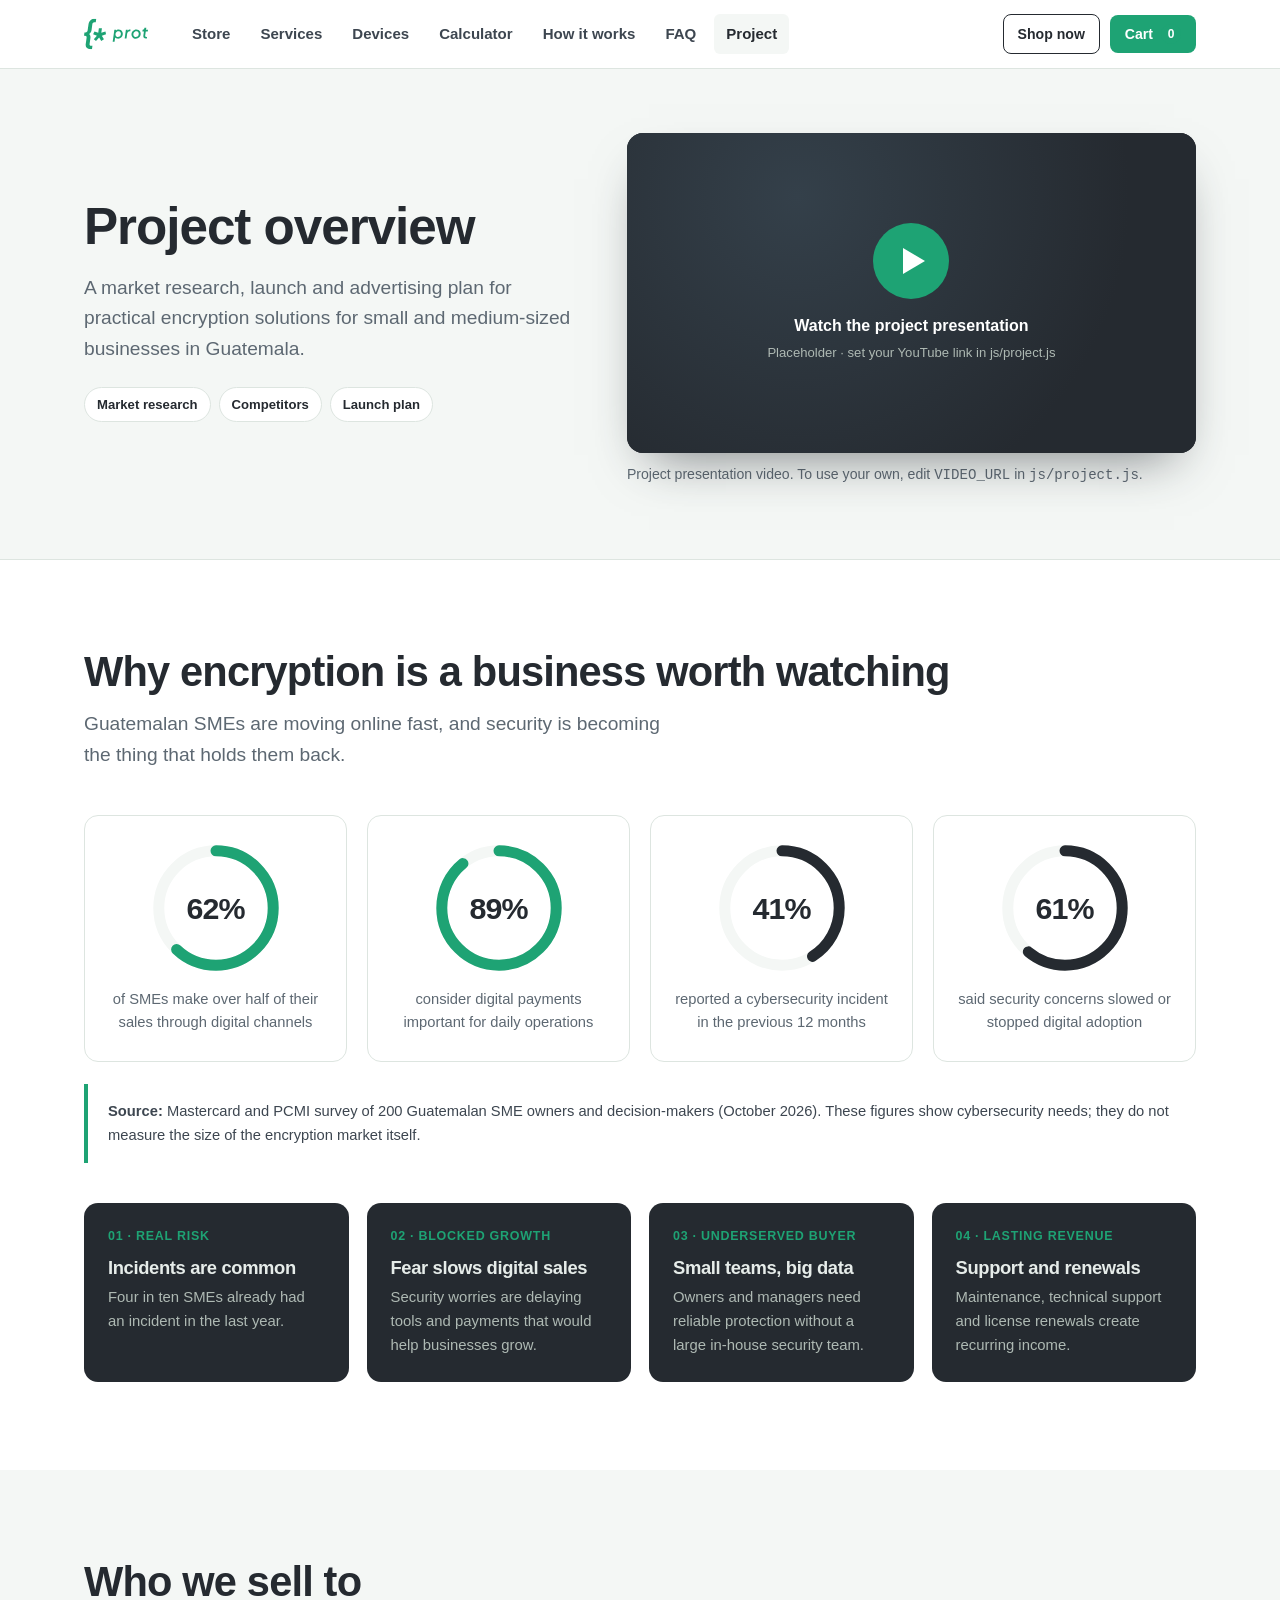
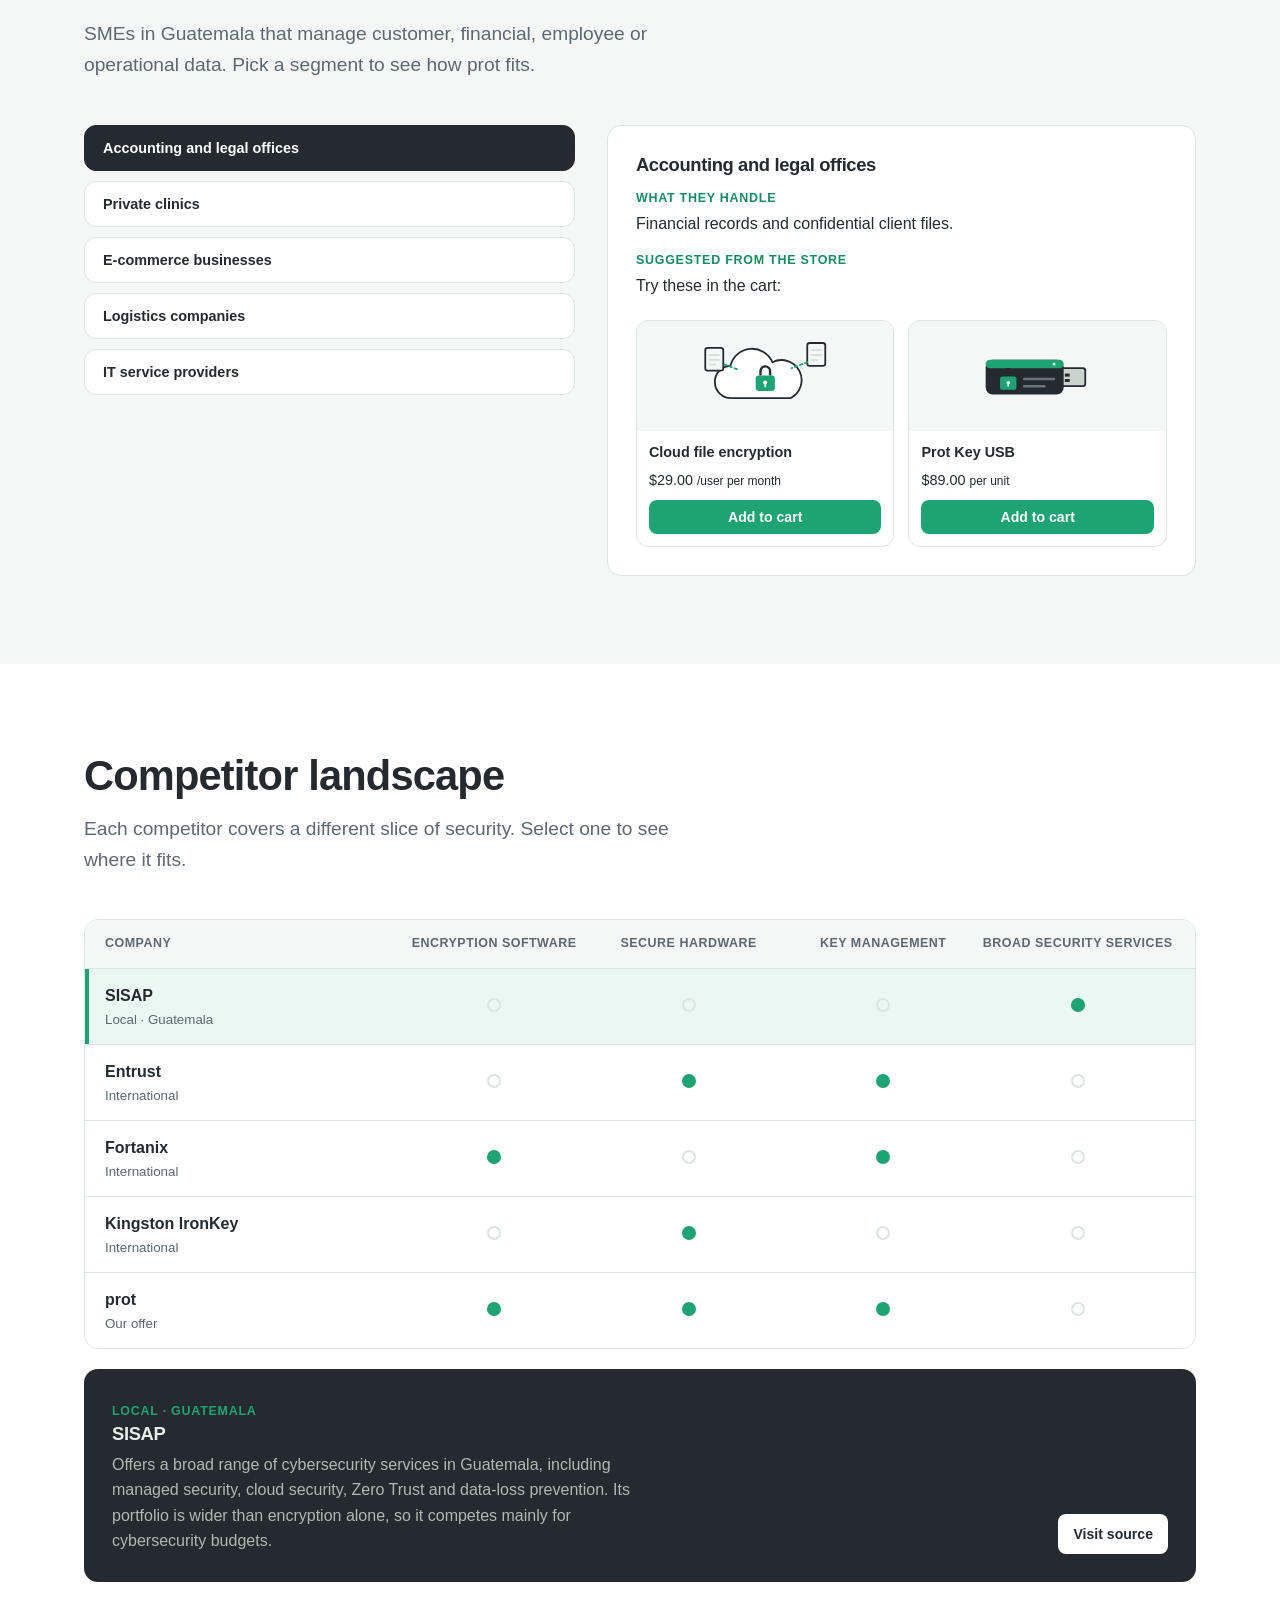
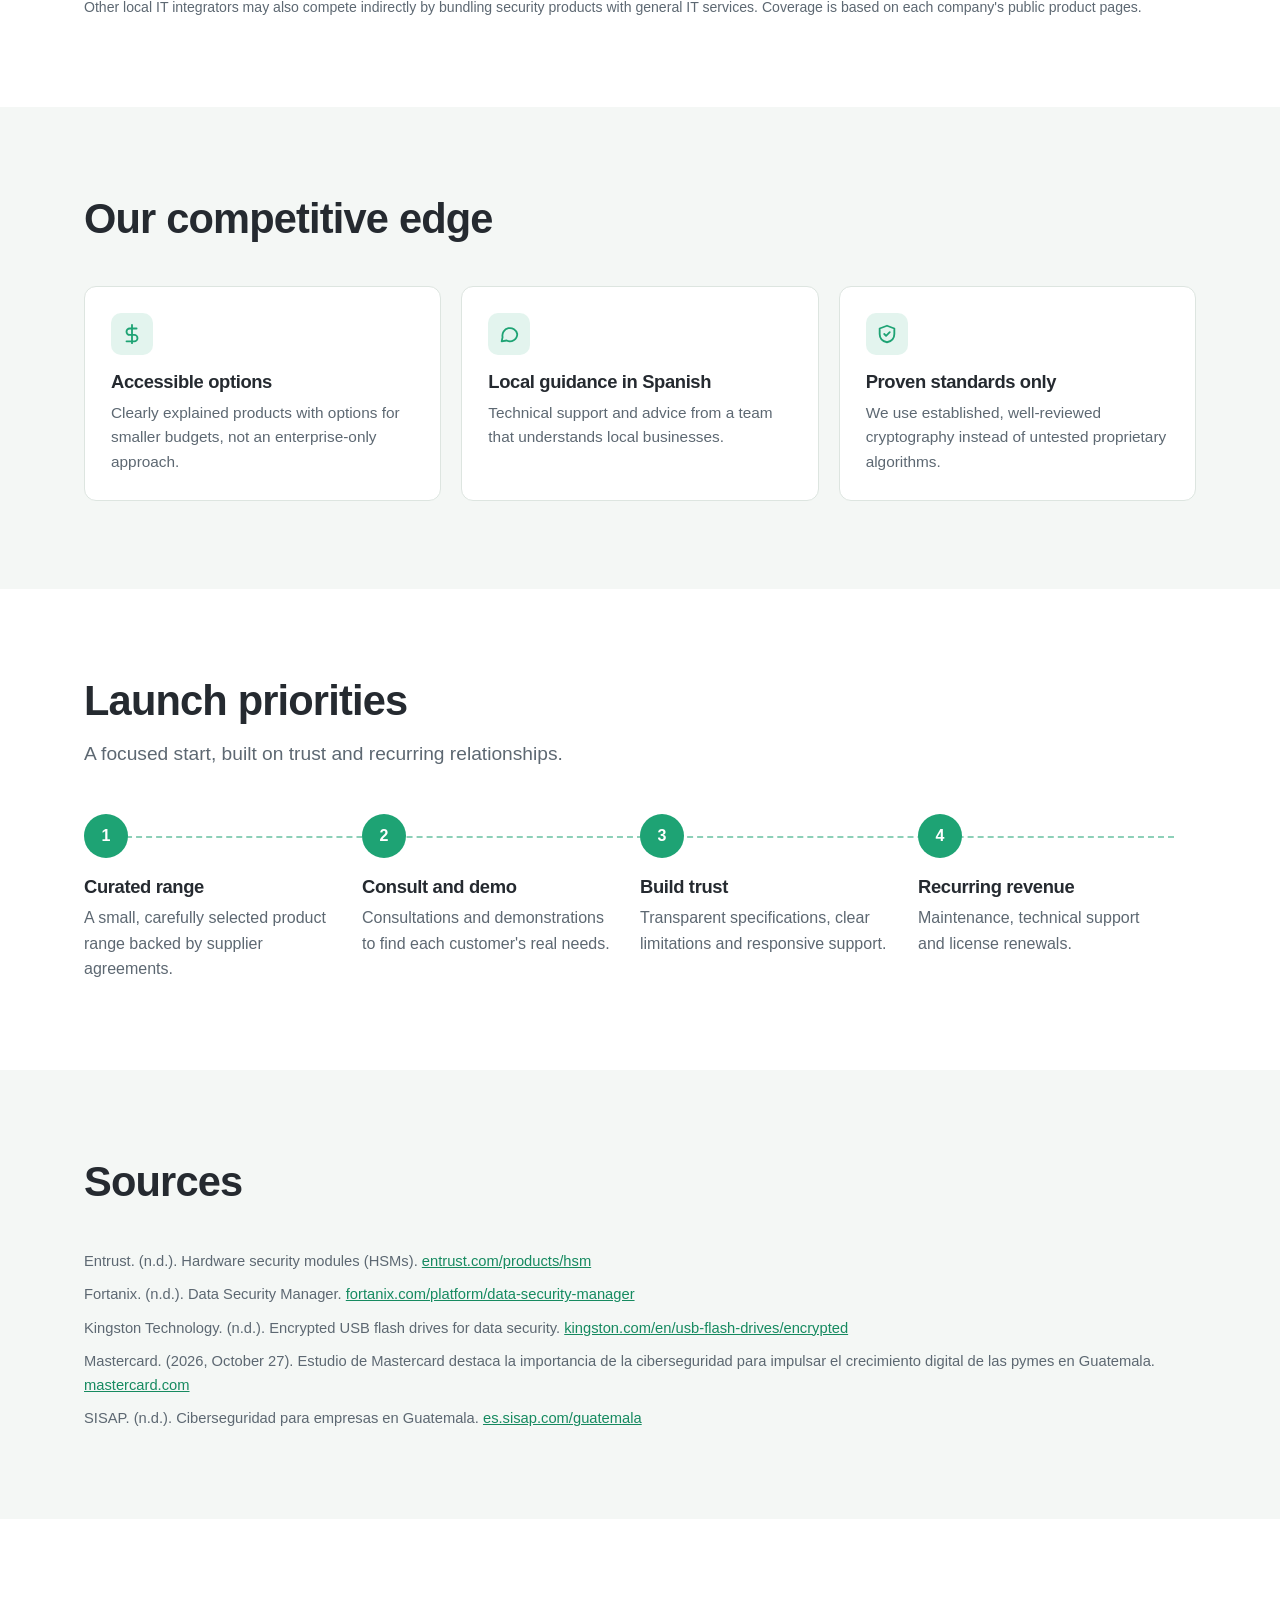
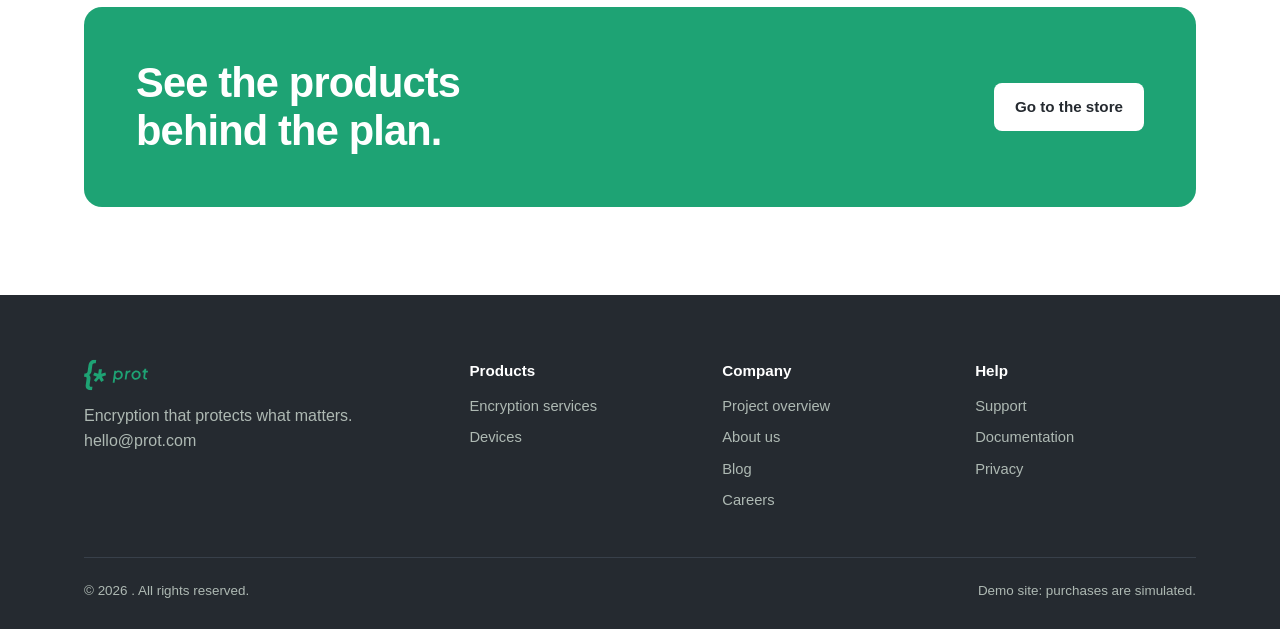
==== project.html @ 83dc78a5 "first commit" ====
<!DOCTYPE html>
<html lang="en"><head><meta charset="utf-8"><meta name="viewport" content="width=device-width,initial-scale=1">
<link rel="icon" href="favicon.svg" type="image/svg+xml">
<link rel="stylesheet" href="styles.css">
<title>Project overview | prot</title></head>
<body data-page="project">
<div id="hdr"></div>
<main>
<section class="p-hero"><div class="wrap">
  <div><h1>Project overview</h1>
  <p class="lead">A market research, launch and advertising plan for practical encryption solutions for small and medium-sized businesses in Guatemala.</p>
  <div class="pills"><span>Market research</span><span>Competitors</span><span>Launch plan</span></div></div>
  <div><div class="video" id="video"></div><p class="note" style="margin-top:10px">Project presentation video. To use your own, edit <code>VIDEO_URL</code> in <code>js/project.js</code>.</p></div>
</div></section>

<section><div class="wrap">
  <div class="sec-head"><h2>Why encryption is a business worth watching</h2><p class="lead">Guatemalan SMEs are moving online fast, and security is becoming the thing that holds them back.</p></div>
  <div class="stats">
    <div class="stat"><div class="ring" data-v="62"><svg viewBox="0 0 120 120"><circle class="bg" cx="60" cy="60" r="52"/><circle class="fg" cx="60" cy="60" r="52"/></svg><b>0%</b></div><p>of SMEs make over half of their sales through digital channels</p></div>
    <div class="stat"><div class="ring" data-v="89"><svg viewBox="0 0 120 120"><circle class="bg" cx="60" cy="60" r="52"/><circle class="fg" cx="60" cy="60" r="52"/></svg><b>0%</b></div><p>consider digital payments important for daily operations</p></div>
    <div class="stat risk"><div class="ring" data-v="41"><svg viewBox="0 0 120 120"><circle class="bg" cx="60" cy="60" r="52"/><circle class="fg" cx="60" cy="60" r="52"/></svg><b>0%</b></div><p>reported a cybersecurity incident in the previous 12 months</p></div>
    <div class="stat risk"><div class="ring" data-v="61"><svg viewBox="0 0 120 120"><circle class="bg" cx="60" cy="60" r="52"/><circle class="fg" cx="60" cy="60" r="52"/></svg><b>0%</b></div><p>said security concerns slowed or stopped digital adoption</p></div>
  </div>
  <div class="callout"><strong>Source:</strong> Mastercard and PCMI survey of 200 Guatemalan SME owners and decision-makers (October 2026). These figures show cybersecurity needs; they do not measure the size of the encryption market itself.</div>
  <div class="reasons">
    <div class="reason"><div class="k">01 · Real risk</div><h3>Incidents are common</h3><p>Four in ten SMEs already had an incident in the last year.</p></div>
    <div class="reason"><div class="k">02 · Blocked growth</div><h3>Fear slows digital sales</h3><p>Security worries are delaying tools and payments that would help businesses grow.</p></div>
    <div class="reason"><div class="k">03 · Underserved buyer</div><h3>Small teams, big data</h3><p>Owners and managers need reliable protection without a large in-house security team.</p></div>
    <div class="reason"><div class="k">04 · Lasting revenue</div><h3>Support and renewals</h3><p>Maintenance, technical support and license renewals create recurring income.</p></div>
  </div>
</div></section>

<section class="alt"><div class="wrap">
  <div class="sec-head"><h2>Who we sell to</h2><p class="lead">SMEs in Guatemala that manage customer, financial, employee or operational data. Pick a segment to see how prot fits.</p></div>
  <div class="seg">
    <div><div class="chips" id="segChips" style="flex-direction:column;align-items:stretch;gap:10px"></div></div>
    <div class="seg-panel" id="segPanel"></div>
  </div>
</div></section>

<section><div class="wrap">
  <div class="sec-head"><h2>Competitor landscape</h2><p class="lead">Each competitor covers a different slice of security. Select one to see where it fits.</p></div>
  <div class="matrix" id="matrix" role="table"></div>
  <div class="cdetail" id="cdetail" aria-live="polite"></div>
  <p class="note" style="margin-top:14px">Other local IT integrators may also compete indirectly by bundling security products with general IT services. Coverage is based on each company's public product pages.</p>
</div></section>

<section class="alt"><div class="wrap">
  <div class="sec-head"><h2>Our competitive edge</h2></div>
  <div class="grid3">
    <div class="feat"><div class="ico"><svg viewBox="0 0 24 24"><path d="M12 2v20M17 6H9.5a3.5 3.5 0 0 0 0 7h5a3.5 3.5 0 0 1 0 7H6"/></svg></div><h3>Accessible options</h3><p>Clearly explained products with options for smaller budgets, not an enterprise-only approach.</p></div>
    <div class="feat"><div class="ico"><svg viewBox="0 0 24 24"><path d="M21 12a8 8 0 0 1-11.6 7.1L4 20l1-4.6A8 8 0 1 1 21 12z"/></svg></div><h3>Local guidance in Spanish</h3><p>Technical support and advice from a team that understands local businesses.</p></div>
    <div class="feat"><div class="ico"><svg viewBox="0 0 24 24"><path d="M12 3 4 6v6c0 5 3.5 8 8 9 4.5-1 8-4 8-9V6z"/><path d="M9 12l2 2 4-4"/></svg></div><h3>Proven standards only</h3><p>We use established, well-reviewed cryptography instead of untested proprietary algorithms.</p></div>
  </div>
</div></section>

<section><div class="wrap">
  <div class="sec-head"><h2>Launch priorities</h2><p class="lead">A focused start, built on trust and recurring relationships.</p></div>
  <div class="steps steps4">
    <div class="step"><div class="n">1</div><h3>Curated range</h3><p>A small, carefully selected product range backed by supplier agreements.</p></div>
    <div class="step"><div class="n">2</div><h3>Consult and demo</h3><p>Consultations and demonstrations to find each customer's real needs.</p></div>
    <div class="step"><div class="n">3</div><h3>Build trust</h3><p>Transparent specifications, clear limitations and responsive support.</p></div>
    <div class="step"><div class="n">4</div><h3>Recurring revenue</h3><p>Maintenance, technical support and license renewals.</p></div>
  </div>
</div></section>

<section class="alt"><div class="wrap">
  <div class="sec-head"><h2>Sources</h2></div>
  <div class="src">
    <span>Entrust. (n.d.). Hardware security modules (HSMs). <a href="https://www.entrust.com/products/hsm" target="_blank" rel="noopener">entrust.com/products/hsm</a></span>
    <span>Fortanix. (n.d.). Data Security Manager. <a href="https://www.fortanix.com/platform/data-security-manager" target="_blank" rel="noopener">fortanix.com/platform/data-security-manager</a></span>
    <span>Kingston Technology. (n.d.). Encrypted USB flash drives for data security. <a href="https://www.kingston.com/en/usb-flash-drives/encrypted" target="_blank" rel="noopener">kingston.com/en/usb-flash-drives/encrypted</a></span>
    <span>Mastercard. (2026, October 27). Estudio de Mastercard destaca la importancia de la ciberseguridad para impulsar el crecimiento digital de las pymes en Guatemala. <a href="https://www.mastercard.com/news/latin-america/es/sala-de-prensa/comunicados-de-prensa/pr-es/2026/octubre/estudio-de-mastercard-destaca-la-importancia-de-la-ciberseguridad-para-impulsar-el-crecimiento-digital-de-las-pymes-en-guatemala/" target="_blank" rel="noopener">mastercard.com</a></span>
    <span>SISAP. (n.d.). Ciberseguridad para empresas en Guatemala. <a href="https://es.sisap.com/guatemala/" target="_blank" rel="noopener">es.sisap.com/guatemala</a></span>
  </div>
</div></section>

<section><div class="wrap"><div class="band"><h2>See the products behind the plan.</h2><a class="btn btn-light" href="tienda.html">Go to the store</a></div></div></section>
</main>
<div id="ftr"></div>
<script src="art.js"></script><script src="app.js"></script><script src="project.js"></script></body></html>
---- styles.css ----
:root{--brand:#1ea374;--brand-d:#168a60;--dark:#252A30;--light:#F4F7F5;--muted:#5d6872;--line:#dde5e0;--white:#fff;--max:1160px}
*{box-sizing:border-box;margin:0}
html{scroll-behavior:smooth}
body{font:16px/1.6 -apple-system,"Segoe UI",Inter,Roboto,Helvetica,Arial,sans-serif;color:var(--dark);background:var(--white);-webkit-font-smoothing:antialiased}
img{max-width:100%;display:block}a{color:inherit;text-decoration:none}
:focus-visible{outline:3px solid var(--brand);outline-offset:2px}
.wrap{max-width:var(--max);margin:0 auto;padding:0 24px}
h1,h2,h3{line-height:1.15;letter-spacing:-.02em}
h1{font-size:clamp(2.4rem,5.4vw,4rem);font-weight:800}
h2{font-size:clamp(1.8rem,3.4vw,2.6rem);font-weight:750;margin-bottom:14px}
h3{font-size:1.15rem;font-weight:700}
p.lead{font-size:1.2rem;color:var(--muted);max-width:56ch}
.btn{display:inline-flex;align-items:center;justify-content:center;gap:8px;padding:11px 20px;border-radius:8px;font-weight:650;font-size:.95rem;border:1.5px solid transparent;cursor:pointer;transition:background .15s,border-color .15s,color .15s;font-family:inherit}
.btn-primary{background:var(--brand);color:#fff}.btn-primary:hover{background:var(--brand-d)}
.btn-ghost{border-color:var(--dark);color:var(--dark);background:transparent}.btn-ghost:hover{background:var(--dark);color:#fff}
.btn-light{background:#fff;color:var(--dark)}.btn-light:hover{background:var(--light)}
.btn-sm{padding:8px 14px;font-size:.88rem}
.hdr{position:sticky;top:0;z-index:30;background:rgba(255,255,255,.94);backdrop-filter:blur(8px);border-bottom:1px solid var(--line)}
.hdr .wrap{display:flex;align-items:center;gap:32px;height:68px}
.brand{display:flex;align-items:center;gap:10px;font-weight:800;font-size:1.45rem;letter-spacing:-.03em}
.brand img{width:64px;height:32px}
.nav{display:flex;gap:6px;flex:1}
.nav a{padding:8px 12px;border-radius:6px;font-weight:600;font-size:.94rem;color:#3d4650}
.nav a:hover,.nav a.on{background:var(--light);color:var(--dark)}
.hdr-actions{display:flex;align-items:center;gap:10px}
.cart-btn .n{background:var(--brand);color:#fff;border-radius:99px;min-width:20px;height:20px;padding:0 6px;font-size:.75rem;display:inline-grid;place-items:center}
.burger{display:none;background:none;border:0;font-size:1.6rem;cursor:pointer;color:var(--dark)}
.hero{background:var(--light);border-bottom:1px solid var(--line);padding:84px 0 92px}
.hero .wrap{display:grid;grid-template-columns:1.05fr 1fr;gap:56px;align-items:center}
.hero h1{margin-bottom:20px}
.hero .cta{display:flex;gap:12px;margin-top:30px;flex-wrap:wrap}
.hero .note{margin-top:18px;font-size:.88rem;color:var(--muted)}
.term{background:var(--dark);border-radius:14px;box-shadow:0 24px 50px -20px rgba(37,42,48,.55);overflow:hidden;color:#cfd8d3;font:.86rem/1.75 ui-monospace,SFMono-Regular,Menlo,Consolas,monospace}
.term-bar{display:flex;gap:7px;padding:12px 16px;border-bottom:1px solid #353c44}
.term-bar i{width:11px;height:11px;border-radius:50%;background:#4a525b}
.term pre{padding:20px 22px;white-space:pre-wrap;font:inherit}
.term .g{color:var(--brand)}.term .d{color:#7d8791}.term .w{color:#fff}
section{padding:88px 0}
.sec-head{margin-bottom:44px}
.alt{background:var(--light)}
.split{display:grid;grid-template-columns:1fr 1fr;gap:24px}
.panel{border:1px solid var(--line);border-radius:14px;padding:34px;background:#fff}
.panel.dark{background:var(--dark);border-color:var(--dark);color:#e6ece9}
.panel.dark p{color:#aeb9b3}
.panel p{color:var(--muted);margin:10px 0 22px}
.grid3{display:grid;grid-template-columns:repeat(3,1fr);gap:20px}
.feat{padding:26px;border:1px solid var(--line);border-radius:12px;background:#fff}
.feat p{color:var(--muted);margin-top:8px;font-size:.96rem}
.ico{width:42px;height:42px;border-radius:10px;background:rgba(30,163,116,.12);display:grid;place-items:center;margin-bottom:16px}
.ico svg{width:22px;height:22px;stroke:var(--brand);fill:none;stroke-width:2;stroke-linecap:round;stroke-linejoin:round}
.row-head{display:flex;justify-content:space-between;align-items:end;gap:20px;margin-bottom:34px;flex-wrap:wrap}
.row-head h2{margin:0}
.band{background:var(--brand);color:#fff;border-radius:18px;padding:52px;display:flex;justify-content:space-between;align-items:center;gap:30px;flex-wrap:wrap}
.band h2{margin:0;max-width:20ch}
.page-title{padding:56px 0 30px;background:var(--light);border-bottom:1px solid var(--line)}
.toolbar{display:flex;gap:12px;flex-wrap:wrap;align-items:center;margin:30px 0}
.chips{display:flex;gap:8px;flex:1;flex-wrap:wrap}
.chip{padding:8px 16px;border-radius:99px;border:1.5px solid var(--line);background:#fff;font-weight:650;font-size:.9rem;cursor:pointer;font-family:inherit;color:var(--dark)}
.chip.on{background:var(--dark);border-color:var(--dark);color:#fff}
.field{padding:10px 14px;border:1.5px solid var(--line);border-radius:8px;font:inherit;font-size:.92rem;background:#fff;color:var(--dark)}
.field:focus{border-color:var(--brand);outline:none}
.products{display:grid;grid-template-columns:repeat(4,1fr);gap:20px}
.shop{padding-bottom:80px}
.card{border:1px solid var(--line);border-radius:12px;background:#fff;display:flex;flex-direction:column;overflow:hidden;transition:box-shadow .2s,border-color .2s}
.card:hover{border-color:var(--brand);box-shadow:0 10px 28px -14px rgba(37,42,48,.35)}
.thumb{height:130px;background:var(--light);display:grid;place-items:center;border-bottom:1px solid var(--line)}
.thumb svg{width:56px;height:56px;stroke:var(--dark);fill:none;stroke-width:1.6;stroke-linecap:round;stroke-linejoin:round}
.thumb svg .a{stroke:var(--brand)}
.card .body{padding:18px;display:flex;flex-direction:column;gap:8px;flex:1}
.tag{align-self:flex-start;font-size:.74rem;font-weight:700;color:var(--brand-d);background:rgba(30,163,116,.12);padding:3px 9px;border-radius:99px}
.card p{color:var(--muted);font-size:.9rem;flex:1}
.price{display:flex;align-items:baseline;gap:5px;margin:6px 0}
.price b{font-size:1.4rem;letter-spacing:-.02em}.price span{color:var(--muted);font-size:.84rem}
.empty{grid-column:1/-1;text-align:center;padding:60px 0;color:var(--muted)}
.ov{position:fixed;inset:0;background:rgba(20,24,28,.5);opacity:0;pointer-events:none;transition:opacity .2s;z-index:40}
.ov.on{opacity:1;pointer-events:auto}
.drawer{position:fixed;top:0;right:0;bottom:0;width:min(420px,100%);background:#fff;z-index:50;transform:translateX(100%);transition:transform .25s;display:flex;flex-direction:column}
.drawer.on{transform:none}
.drawer header,.drawer footer{padding:20px 24px}
.drawer header{display:flex;justify-content:space-between;align-items:center;border-bottom:1px solid var(--line)}
.x{background:none;border:0;font-size:1.6rem;cursor:pointer;line-height:1;color:var(--dark)}
.items{flex:1;overflow:auto;padding:8px 24px}
.item{display:grid;grid-template-columns:1fr auto;gap:4px 12px;padding:16px 0;border-bottom:1px solid var(--line)}
.item small{color:var(--muted)}
.qty{display:flex;align-items:center;gap:8px;margin-top:8px}
.qty button{width:28px;height:28px;border-radius:6px;border:1.5px solid var(--line);background:#fff;cursor:pointer;font-size:1rem;color:var(--dark)}
.qty button.rm{width:auto;padding:0 10px;font-size:.8rem;color:var(--muted);border-color:transparent;text-decoration:underline}
.drawer footer{border-top:1px solid var(--line);background:var(--light)}
.tot{display:flex;justify-content:space-between;font-size:.94rem;color:var(--muted);padding:2px 0}
.tot.big{color:var(--dark);font-weight:800;font-size:1.15rem;margin:8px 0 16px}
.drawer footer .btn{width:100%}
.modal{position:fixed;inset:0;z-index:60;display:none;place-items:center;background:rgba(20,24,28,.55);padding:20px}
.modal.on{display:grid}
.mbox{background:#fff;border-radius:14px;padding:32px;width:min(460px,100%)}
.mbox form{display:grid;gap:12px;margin:18px 0}
.mbox label{font-size:.85rem;font-weight:650;display:grid;gap:5px}
.mbox .sim{font-size:.82rem;color:var(--muted);background:var(--light);padding:10px 12px;border-radius:8px}
.ok{text-align:center}.ok .ico{margin:0 auto 16px;width:56px;height:56px;border-radius:50%}.ok .ico svg{width:28px;height:28px}
.toast{position:fixed;left:50%;bottom:26px;transform:translate(-50%,20px);background:var(--dark);color:#fff;padding:12px 20px;border-radius:8px;font-size:.92rem;opacity:0;pointer-events:none;transition:.25s;z-index:70}
.toast.on{opacity:1;transform:translate(-50%,0)}
.ftr{background:var(--dark);color:#aeb9b3;padding:64px 0 28px}
.ftr .cols{display:grid;grid-template-columns:1.6fr repeat(3,1fr);gap:32px;margin-bottom:44px}
.ftr .brand{color:#fff;margin-bottom:12px}
.ftr h4{color:#fff;font-size:.95rem;margin-bottom:12px}
.ftr ul{list-style:none;padding:0;display:grid;gap:8px;font-size:.92rem}
.ftr a:hover{color:#fff}
.ftr .copy{border-top:1px solid #38404a;padding-top:22px;font-size:.84rem;display:flex;justify-content:space-between;gap:12px;flex-wrap:wrap}
@media(max-width:980px){.products{grid-template-columns:repeat(2,1fr)}.grid3{grid-template-columns:1fr}.hero .wrap,.split{grid-template-columns:1fr}.ftr .cols{grid-template-columns:1fr 1fr}}
@media(max-width:760px){.burger{display:block}.nav{display:none;position:absolute;top:68px;left:0;right:0;background:#fff;border-bottom:1px solid var(--line);flex-direction:column;padding:12px 24px}.nav.on{display:flex}.hdr .wrap{gap:12px}.hdr-actions{margin-left:auto}.hdr-actions .hide-s{display:none}section{padding:60px 0}.band{padding:32px}}
@media(max-width:520px){.products{grid-template-columns:1fr}}
@media(prefers-reduced-motion:reduce){*{transition:none!important;scroll-behavior:auto!important}}
/* ---- Home: demo, tabs, calculator, steps, FAQ ---- */
.hdr .nav a{white-space:nowrap}
.thumb{height:168px;padding:12px}.thumb svg,.thumb img{width:100%;height:100%;object-fit:contain;stroke:none;fill:initial;stroke-width:initial}
.thumb img{object-fit:cover;margin:-12px;width:calc(100% + 24px);height:calc(100% + 24px)}
.specs{list-style:none;padding:0;display:grid;gap:4px;font-size:.84rem;color:#3d4650;margin:2px 0 4px}
.specs li{padding-left:18px;position:relative}.specs li:before{content:"";position:absolute;left:2px;top:.55em;width:8px;height:5px;border-left:2px solid var(--brand);border-bottom:2px solid var(--brand);transform:rotate(-45deg) translateY(-50%)}
.item{grid-template-columns:64px 1fr auto}.mini{width:64px;height:48px;background:var(--light);border-radius:8px;padding:4px;overflow:hidden}.mini svg,.mini img{width:100%;height:100%;object-fit:contain}
.term-bar{align-items:center}.term-bar span{margin-left:8px;font-size:.78rem;color:#7d8791}
.live .cmd{display:flex;gap:8px;align-items:center;padding:16px 22px 0;color:#7d8791}
.live .cmd input{flex:1;min-width:0;background:#1d2126;border:1px solid #3a424b;color:#fff;border-radius:6px;padding:8px 10px;font:inherit}
.live .cmd input:focus{border-color:var(--brand);outline:none}
.live pre{min-height:128px;word-break:break-all}
.live .btns{display:flex;gap:8px;flex-wrap:wrap;padding:0 22px}
.live .btns button{background:transparent;border:1px solid #4a525b;color:#cfd8d3;border-radius:6px;padding:6px 12px;font:inherit;font-size:.8rem;cursor:pointer}
.live .btns button:hover{border-color:var(--brand);color:#fff}
.live #st{padding:12px 22px 18px;min-height:46px;font-size:.82rem;line-height:1.5;color:#aeb9b3}
.live .ok,.term .ok{color:var(--brand)}.live .bad,.term .bad{color:#ff8a7a}
.tabs{display:flex;gap:6px;border-bottom:1px solid var(--line);margin-bottom:34px;flex-wrap:wrap}
.tab{background:none;border:0;border-bottom:3px solid transparent;padding:12px 18px;font:inherit;font-weight:700;color:var(--muted);cursor:pointer;margin-bottom:-1px}
.tab.on{color:var(--dark);border-color:var(--brand)}
.tp{display:grid;grid-template-columns:1fr 1fr;gap:40px;align-items:center}
.tp[hidden]{display:none}
.tp p{color:var(--muted);margin:10px 0 22px;max-width:48ch}
.pair{display:grid;grid-template-columns:1fr 1fr;gap:16px}
.pair .pic{background:var(--light);border:1px solid var(--line);border-radius:14px;padding:14px}
.calc{display:grid;grid-template-columns:1.1fr 1fr;gap:24px;align-items:stretch}
.calc-in{background:#fff;border:1px solid var(--line);border-radius:14px;padding:32px;display:grid;gap:18px;align-content:start}
.calc-in label.r{display:grid;gap:10px;font-weight:700}
.calc-in label.r b{color:var(--brand-d);font-size:1.5rem}
.calc input[type=range]{width:100%;accent-color:var(--brand)}
.opt{display:flex;gap:12px;align-items:flex-start;padding:14px;border:1.5px solid var(--line);border-radius:10px;cursor:pointer}
.opt input{margin-top:5px;accent-color:var(--brand);width:17px;height:17px}
.opt span small{display:block;color:var(--muted);font-weight:400}
.calc-out{background:var(--dark);color:#e6ece9;border-radius:14px;padding:32px;display:flex;flex-direction:column;gap:14px}
.calc-out .big{font-size:3rem;font-weight:800;letter-spacing:-.03em;line-height:1}.calc-out .big small{font-size:1rem;color:#aeb9b3;font-weight:500}
.calc-out .once{color:#aeb9b3}
.calc-out ul{list-style:none;padding:14px 0 0;display:grid;gap:8px;font-size:.9rem;border-top:1px solid #38404a;flex:1}
.calc-out li{display:flex;justify-content:space-between;gap:12px;color:#cfd8d3}
.steps{display:grid;grid-template-columns:repeat(3,1fr);gap:0;position:relative}
.step{padding:0 28px 0 0}
.step .n{width:44px;height:44px;border-radius:50%;background:var(--brand);color:#fff;display:grid;place-items:center;font-weight:800;margin-bottom:18px;position:relative;z-index:1}
.steps:before{content:"";position:absolute;left:22px;right:22px;top:22px;border-top:2px dashed var(--brand);opacity:.5}
.step p{color:var(--muted);margin-top:8px}
.step code{display:block;margin-top:14px;background:var(--dark);color:#cfd8d3;padding:10px 12px;border-radius:8px;font:.8rem/1.5 ui-monospace,Menlo,Consolas,monospace}
.faq{max-width:780px}
.faq details{border-bottom:1px solid var(--line);padding:18px 0}
.faq summary{font-weight:700;cursor:pointer;list-style:none;display:flex;justify-content:space-between;gap:20px;font-size:1.05rem}
.faq summary::-webkit-details-marker{display:none}
.faq summary:after{content:"+";font-size:1.4rem;line-height:1;color:var(--brand)}
.faq details[open] summary:after{content:"−"}
.faq details p{color:var(--muted);margin-top:10px}
@media(max-width:980px){.tp,.calc,.steps{grid-template-columns:1fr}.steps:before{display:none}.step{padding:0 0 28px}}
/* ---- Project page ---- */
@media(max-width:1100px){.nav{gap:2px}.nav a{padding:8px 8px;font-size:.86rem}.hdr .wrap{gap:16px}}
@media(max-width:1010px){.hdr-actions .hide-s{display:none}}
.p-hero{background:var(--light);border-bottom:1px solid var(--line);padding:64px 0 72px}
.p-hero .wrap{display:grid;grid-template-columns:1fr 1.15fr;gap:48px;align-items:center}
.p-hero h1{font-size:clamp(2.1rem,4.4vw,3.2rem);margin-bottom:16px}
.pills{display:flex;gap:8px;flex-wrap:wrap;margin-top:22px}
.pills span{font-size:.82rem;font-weight:700;padding:6px 12px;border-radius:99px;background:#fff;border:1px solid var(--line)}
.video{position:relative;aspect-ratio:16/9;border-radius:16px;overflow:hidden;background:var(--dark);box-shadow:0 24px 50px -22px rgba(37,42,48,.6)}
.video iframe,.video .poster{position:absolute;inset:0;width:100%;height:100%;border:0}
.poster{display:grid;place-items:center;text-align:center;color:#fff;cursor:pointer;border:0;font:inherit;background:radial-gradient(circle at 30% 20%,#34404a,var(--dark) 70%) center/cover}
.poster .play{width:76px;height:76px;border-radius:50%;background:var(--brand);display:grid;place-items:center;margin:0 auto 14px;transition:transform .2s}
.poster:hover .play{transform:scale(1.08)}
.poster .play:after{content:"";border-left:22px solid #fff;border-top:13px solid transparent;border-bottom:13px solid transparent;margin-left:6px}
.poster small{display:block;color:#aeb9b3;margin-top:4px;font-size:.82rem}
.poster.thumb-bg:before{content:"";position:absolute;inset:0;background:rgba(20,24,28,.45)}.poster>div{position:relative}
.stats{display:grid;grid-template-columns:repeat(4,1fr);gap:20px}
.stat{background:#fff;border:1px solid var(--line);border-radius:14px;padding:26px 20px;text-align:center}
.stat p{color:var(--muted);font-size:.92rem;margin-top:14px}
.ring{position:relative;width:132px;height:132px;margin:0 auto}
.ring svg{width:100%;height:100%;transform:rotate(-90deg)}
.ring circle{fill:none;stroke-width:10;stroke-linecap:round}
.ring .bg{stroke:var(--light)}.ring .fg{stroke:var(--brand);stroke-dasharray:326.7;stroke-dashoffset:326.7;transition:stroke-dashoffset 1.4s cubic-bezier(.2,.7,.2,1)}
.stat.risk .fg{stroke:var(--dark)}
.ring b{position:absolute;inset:0;display:grid;place-items:center;font-size:1.9rem;letter-spacing:-.03em}
.note{font-size:.88rem;color:var(--muted)}
.callout{margin-top:22px;padding:16px 20px;border-left:4px solid var(--brand);background:#fff;border-radius:0 10px 10px 0;font-size:.92rem;color:#3d4650}
.reasons{display:grid;grid-template-columns:repeat(4,1fr);gap:18px;margin-top:40px}
.reason{padding:24px;border-radius:14px;background:var(--dark);color:#e6ece9}
.reason .k{font-size:.78rem;font-weight:800;color:var(--brand);letter-spacing:.06em;text-transform:uppercase;margin-bottom:10px}
.reason p{color:#aeb9b3;margin-top:8px;font-size:.93rem}
.seg{display:grid;grid-template-columns:1fr 1.2fr;gap:32px;align-items:start}
.seg-panel{background:#fff;border:1px solid var(--line);border-radius:14px;padding:28px}
.seg-panel dl{display:grid;gap:14px;margin:14px 0 22px}
.seg-panel dt{font-size:.78rem;font-weight:800;text-transform:uppercase;letter-spacing:.06em;color:var(--brand-d)}
.seg-panel dd{margin:2px 0 0}
.mini-prods{display:grid;grid-template-columns:1fr 1fr;gap:14px}
.mp{border:1px solid var(--line);border-radius:12px;overflow:hidden;background:#fff;display:flex;flex-direction:column}
.mp .pic{background:var(--light);padding:10px;height:110px}.mp .pic svg{width:100%;height:100%}
.mp div.b{padding:12px;display:grid;gap:8px;font-size:.9rem}.mp strong{line-height:1.25}
.matrix{border:1px solid var(--line);border-radius:14px;background:#fff;overflow:hidden}
.mrow{display:grid;grid-template-columns:1.5fr repeat(4,1fr);align-items:center;width:100%;padding:14px 20px;border:0;border-bottom:1px solid var(--line);background:#fff;font:inherit;text-align:left;cursor:pointer;color:var(--dark)}
.mrow:last-child{border-bottom:0}
.mrow.head{cursor:default;background:var(--light);font-size:.78rem;font-weight:800;text-transform:uppercase;letter-spacing:.04em;color:var(--muted)}
.mrow:not(.head):hover{background:#f8fbf9}.mrow.on{background:rgba(30,163,116,.09);box-shadow:inset 4px 0 0 var(--brand)}
.mrow span.c{text-align:center}
.dot{display:inline-block;width:14px;height:14px;border-radius:50%;background:var(--brand)}.dot.no{background:none;border:2px solid var(--line)}
.mrow small{display:block;color:var(--muted);font-weight:500}
.cdetail{margin-top:20px;background:var(--dark);color:#e6ece9;border-radius:14px;padding:28px;display:flex;justify-content:space-between;gap:24px;flex-wrap:wrap;align-items:flex-end}
.cdetail p{color:#aeb9b3;max-width:62ch;margin-top:8px}
.cdetail .tagl{font-size:.78rem;font-weight:800;color:var(--brand);text-transform:uppercase;letter-spacing:.06em}
.steps4{grid-template-columns:repeat(4,1fr)}
.src{display:grid;gap:10px;font-size:.92rem;color:var(--muted)}.src a{color:var(--brand-d);text-decoration:underline;word-break:break-word}
@media(max-width:980px){.p-hero .wrap,.seg{grid-template-columns:1fr}.stats,.reasons{grid-template-columns:1fr 1fr}.steps4{grid-template-columns:1fr 1fr;gap:24px}.steps4:before{display:none}}
@media(max-width:640px){.stats,.reasons,.steps4{grid-template-columns:1fr}.mrow{grid-template-columns:1.3fr repeat(4,.7fr);padding:12px 10px;font-size:.78rem}.mrow.head{font-size:.62rem}.mini-prods{grid-template-columns:1fr}}
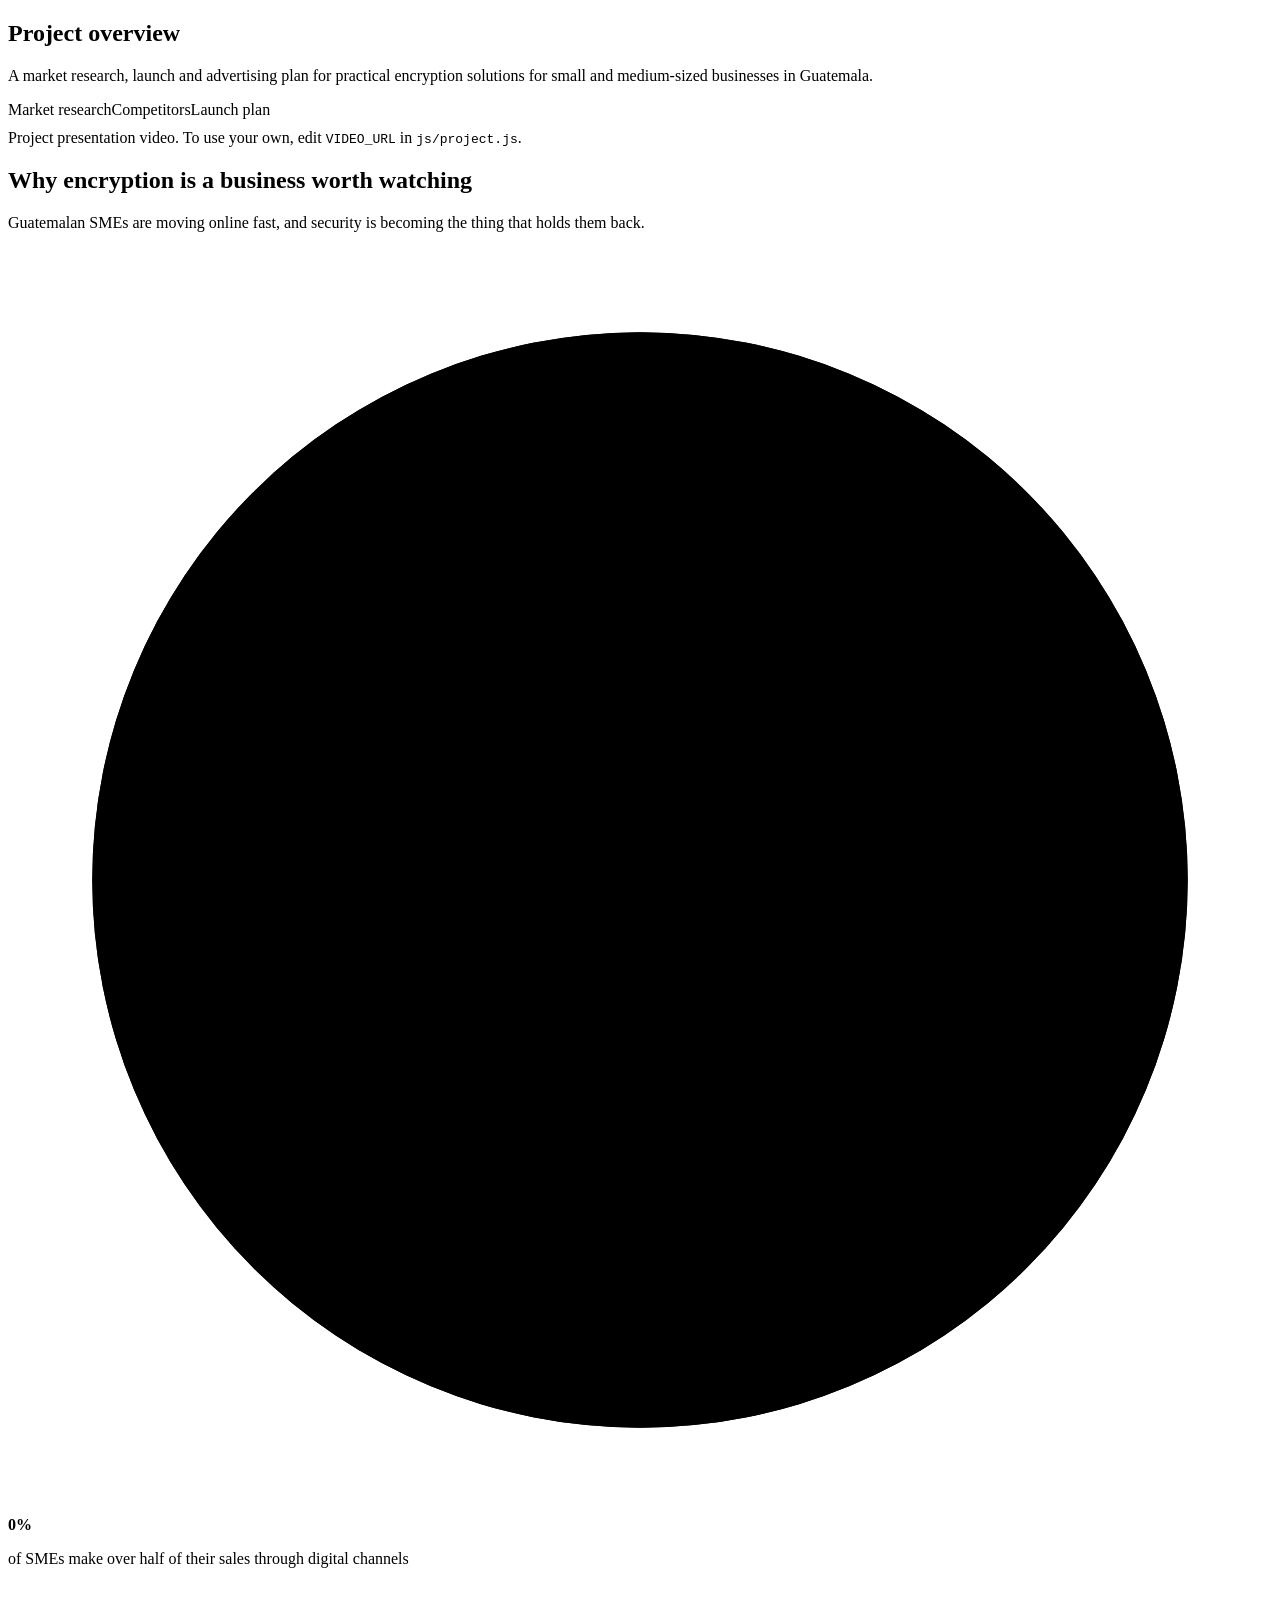
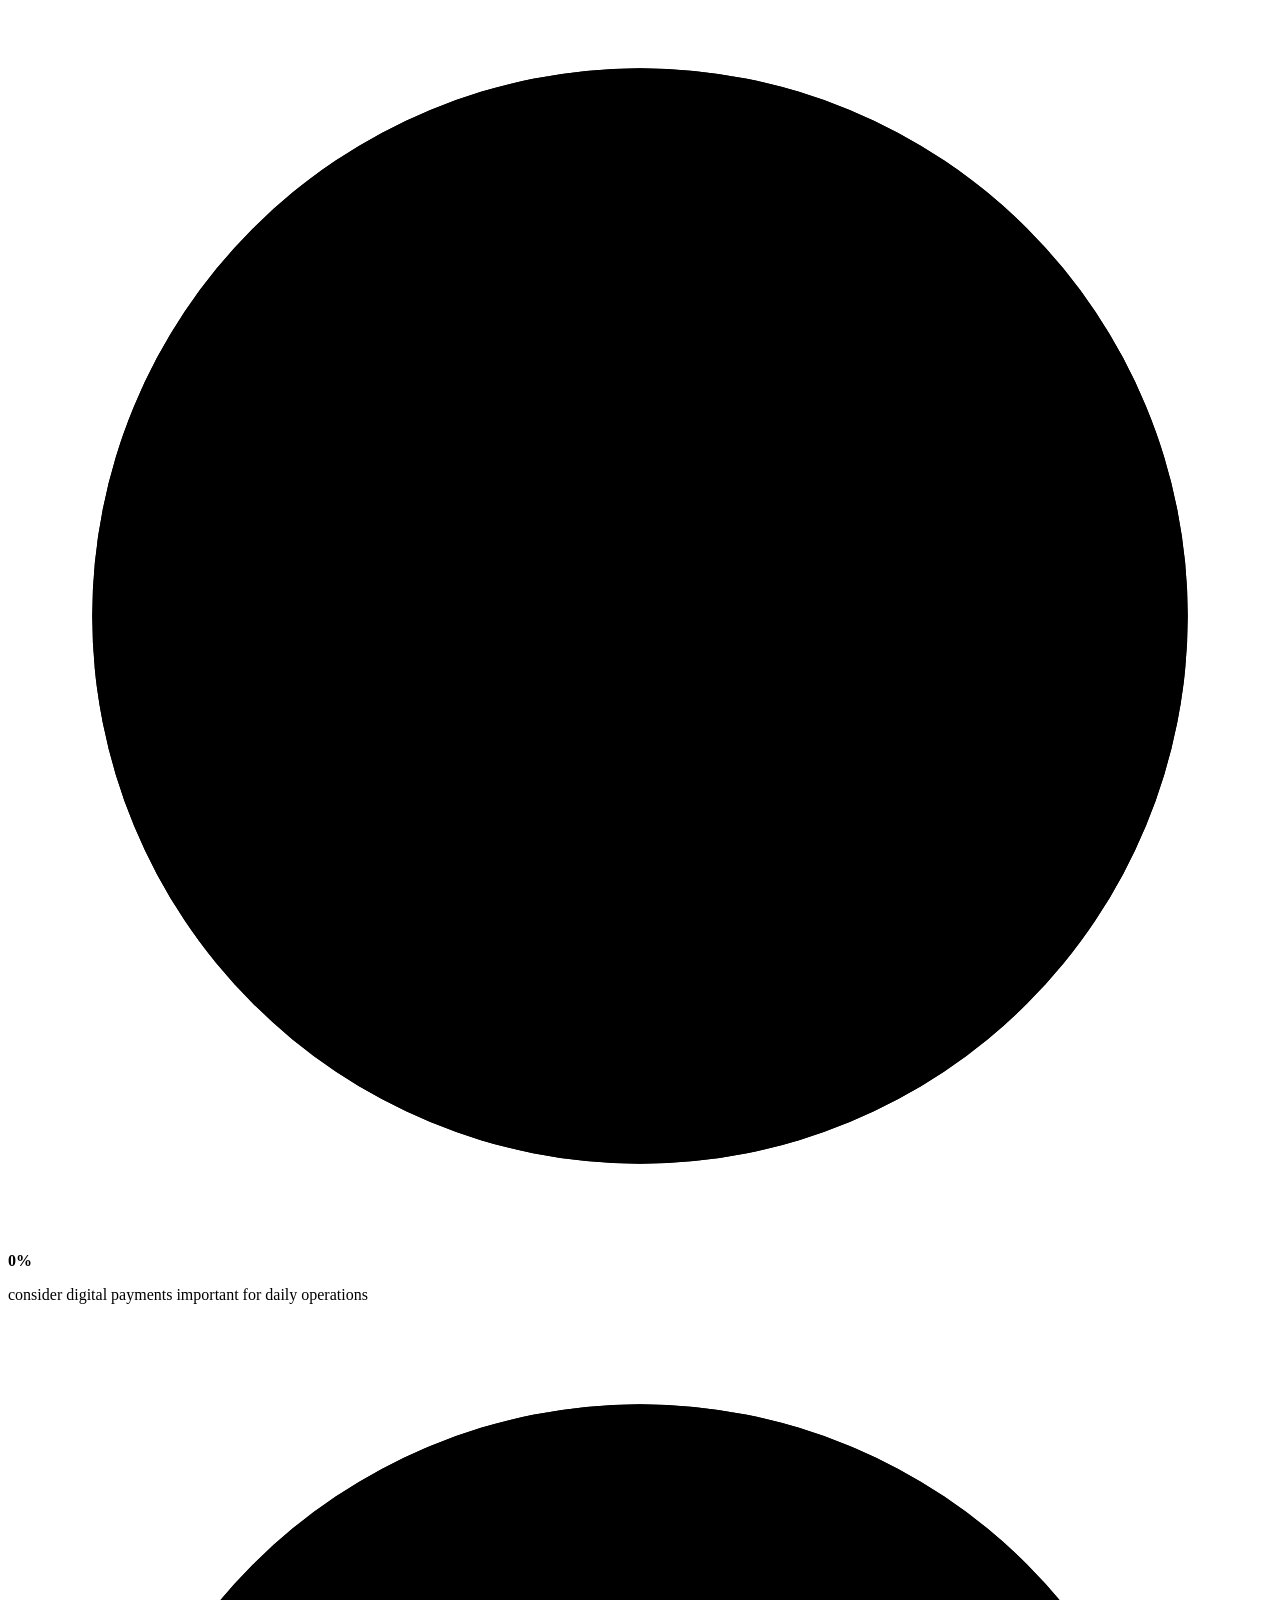
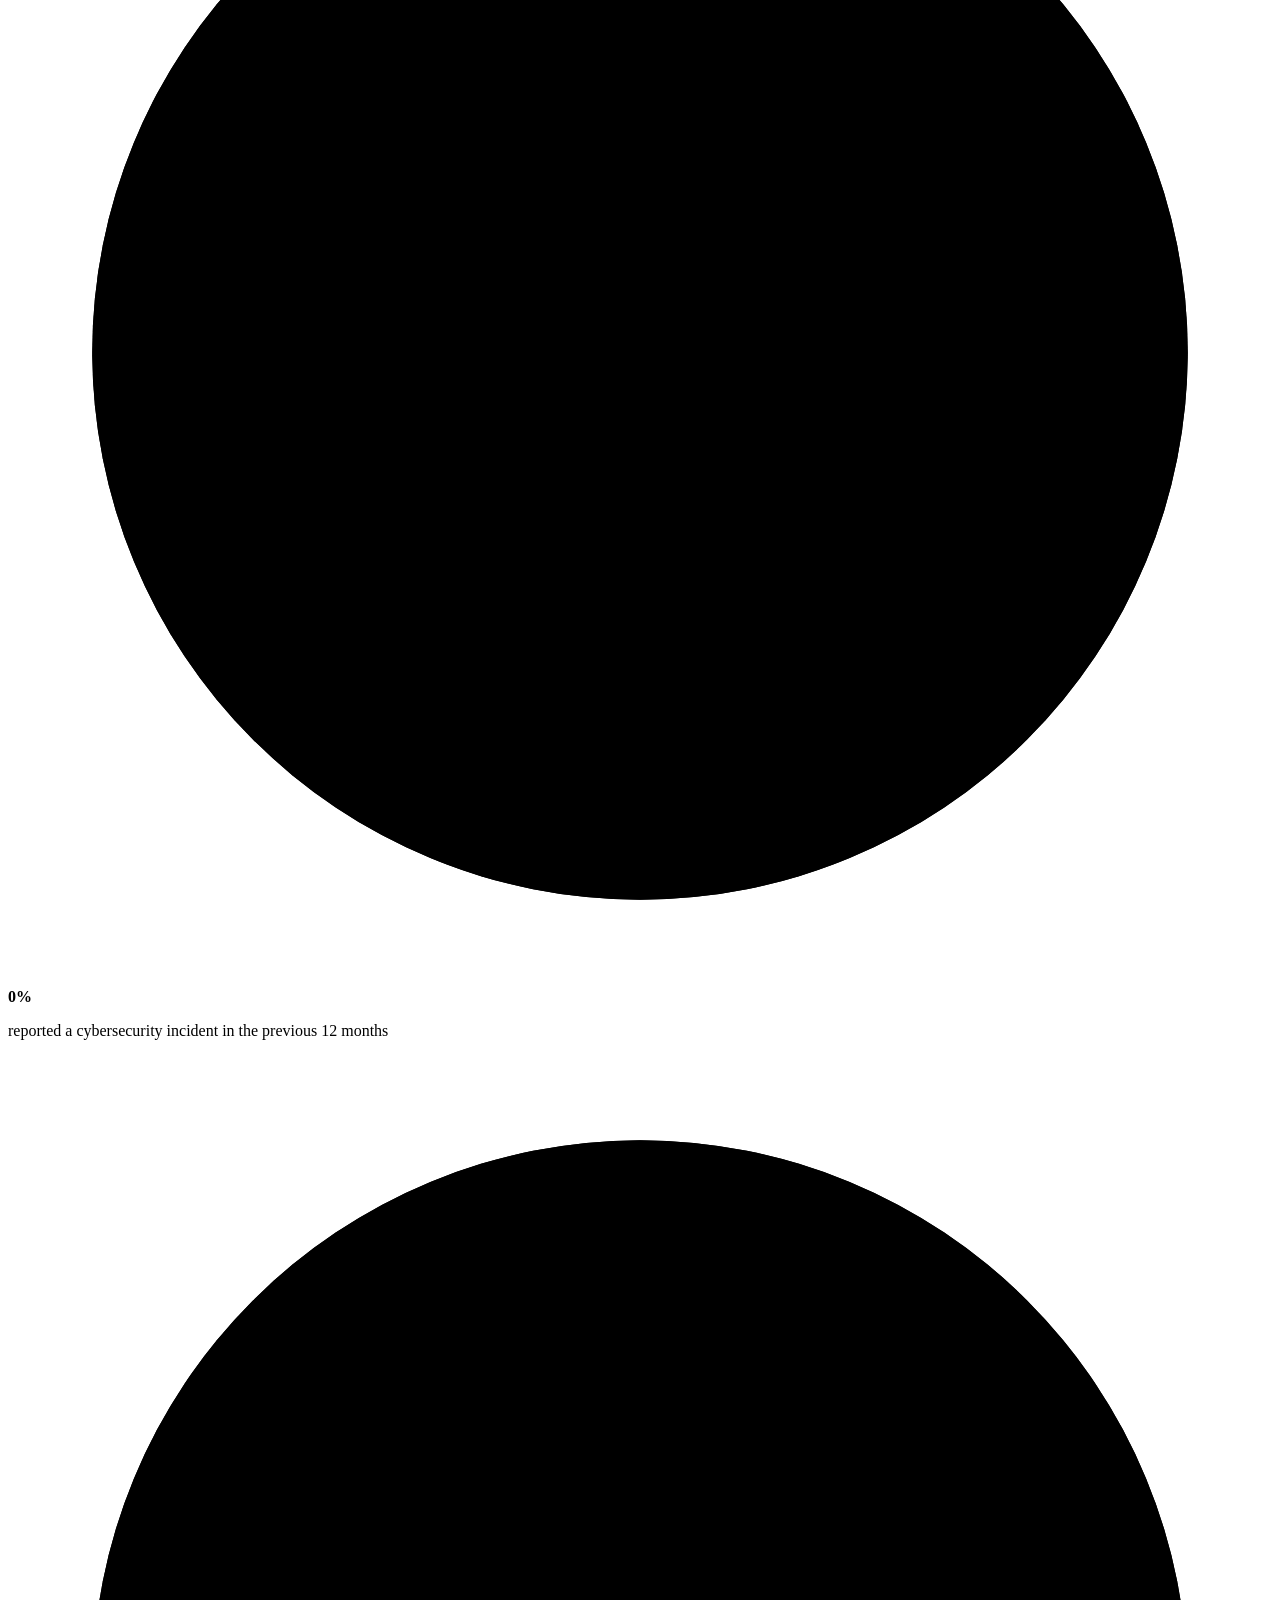
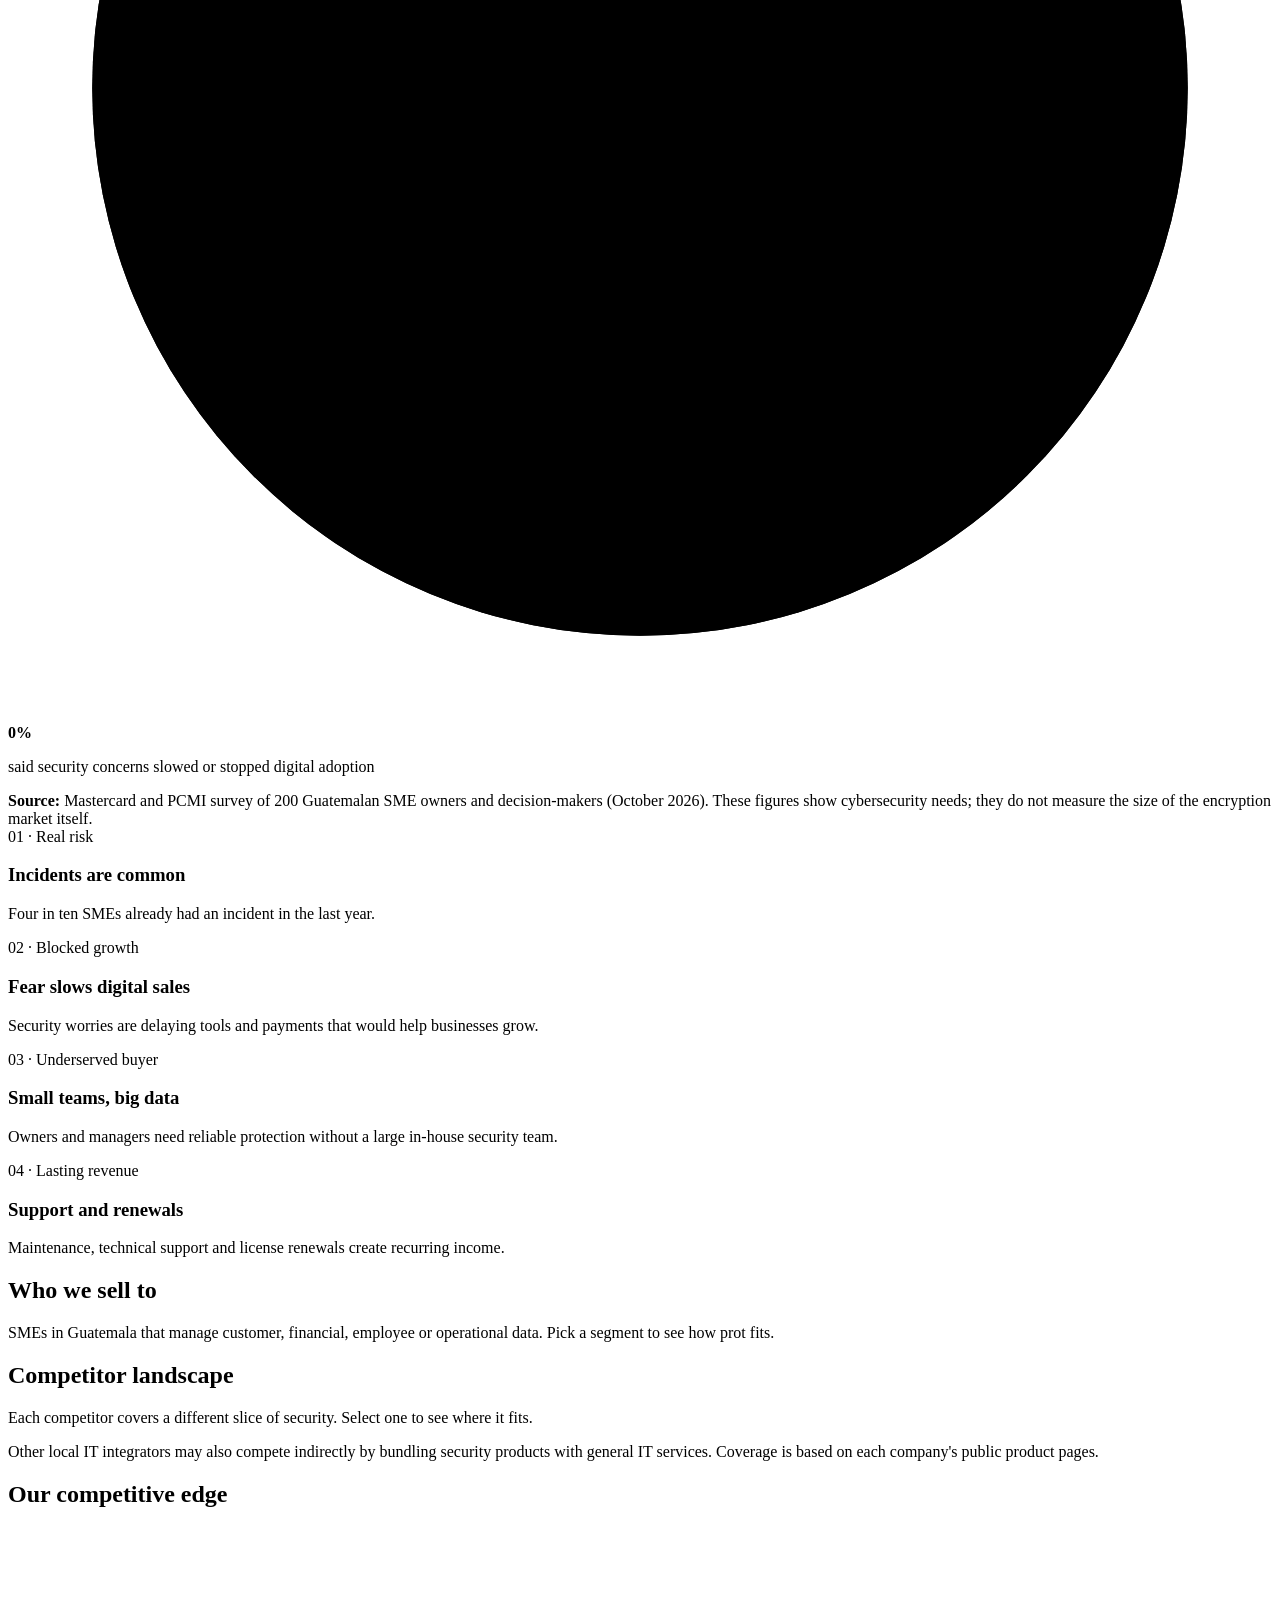
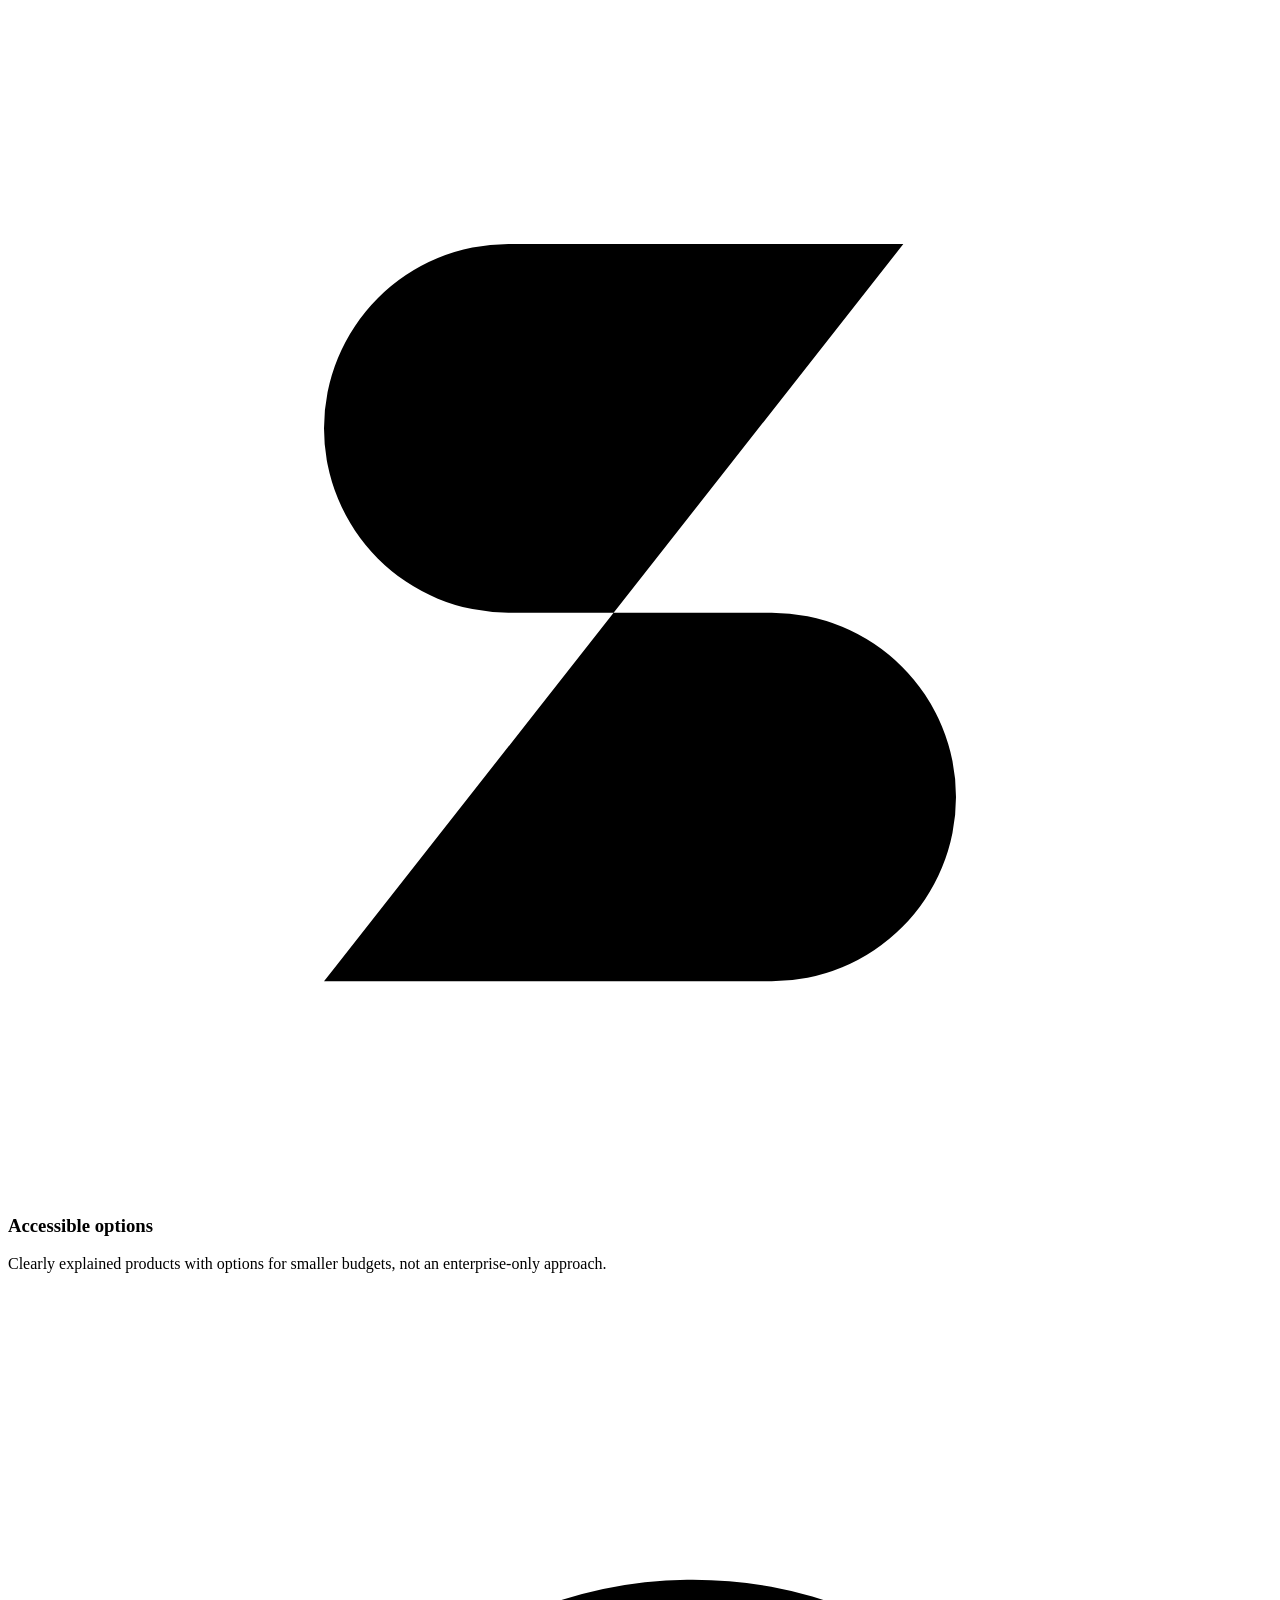
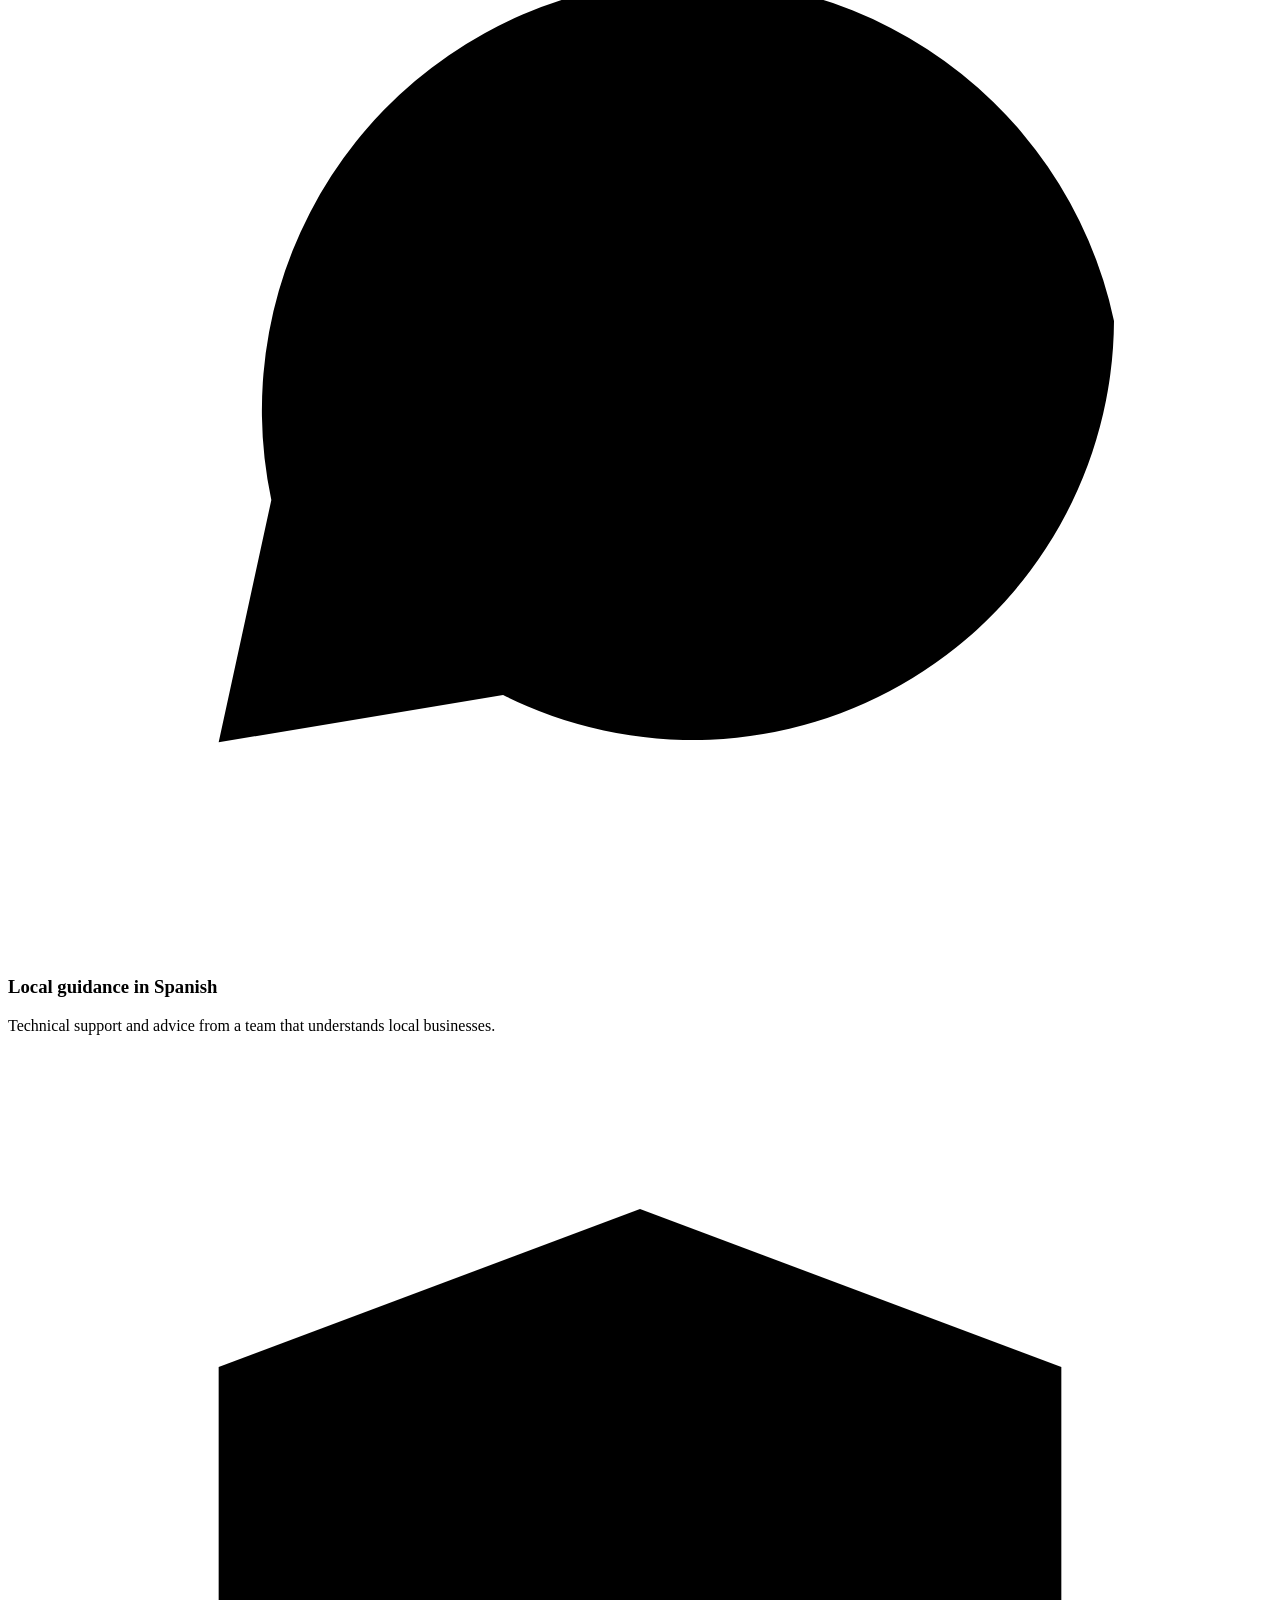
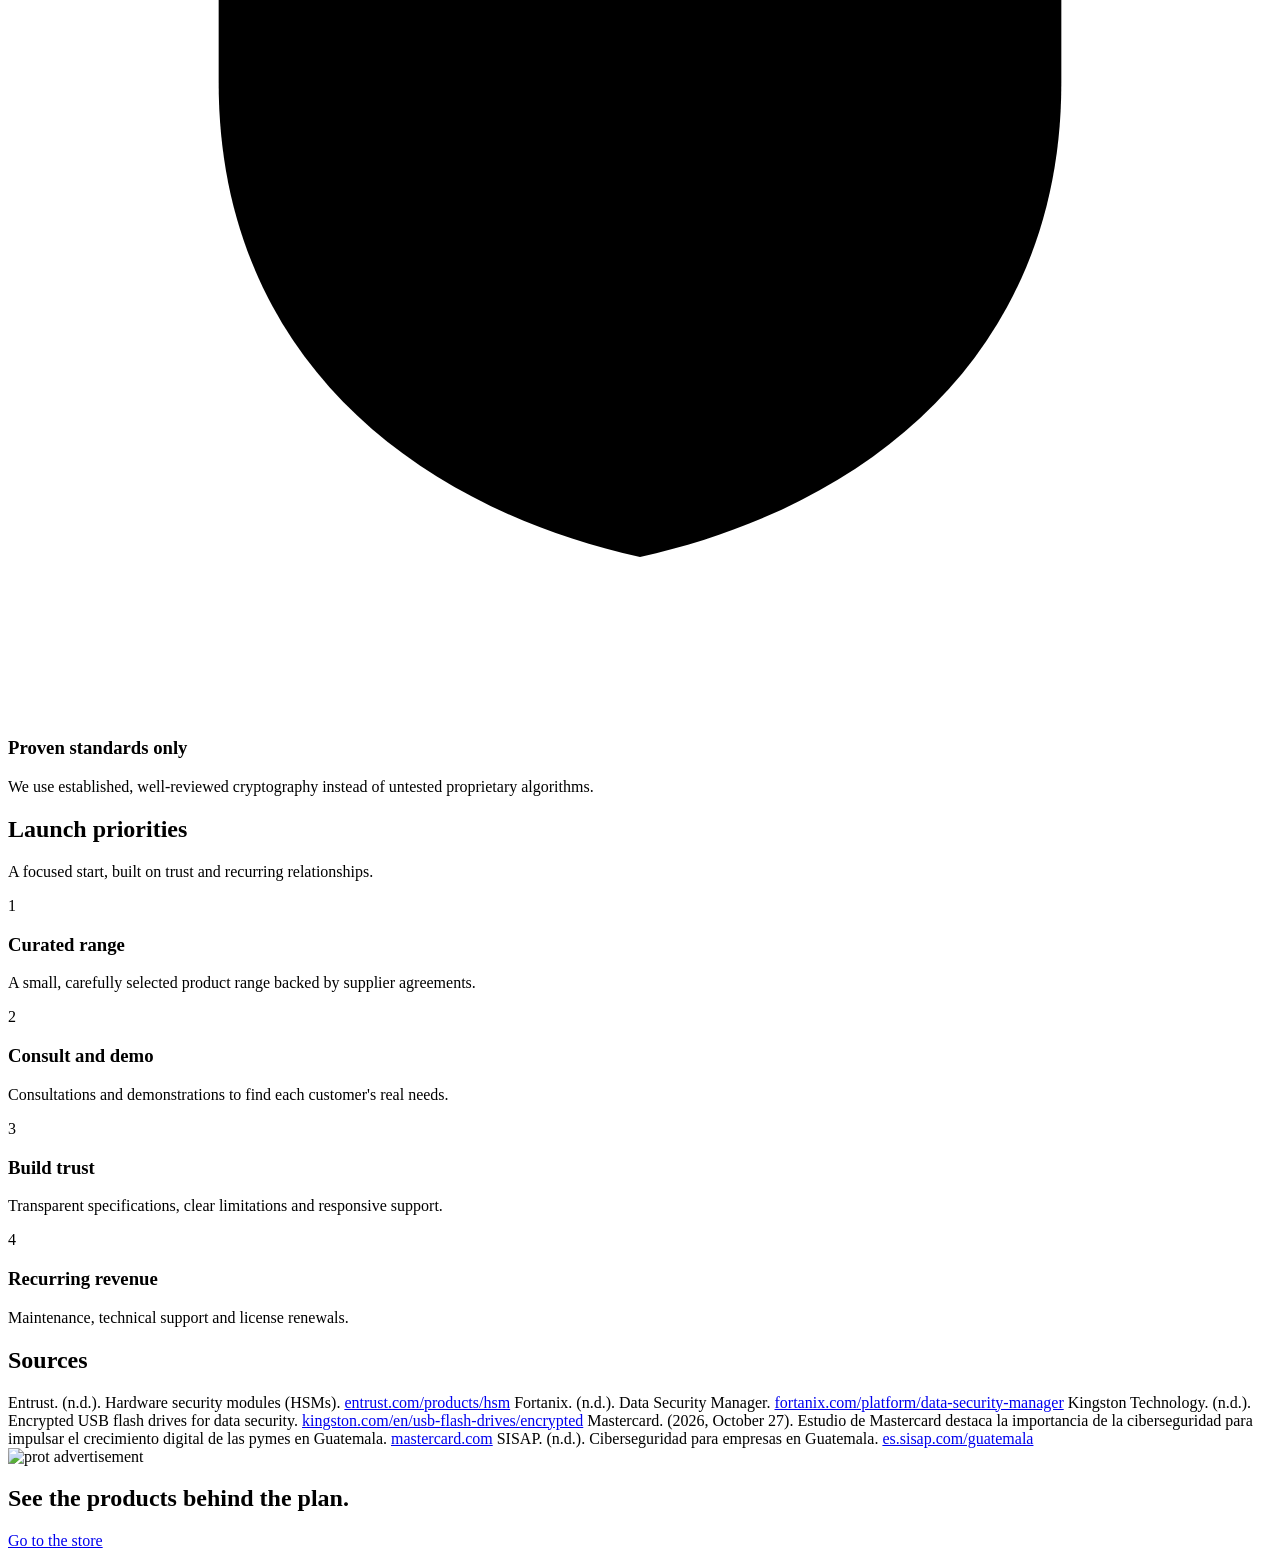
==== commit 4371a488: "Update project.html" ====
--- a/project.html
+++ b/project.html
@@ -1,7 +1,7 @@
 <!DOCTYPE html>
 <html lang="en"><head><meta charset="utf-8"><meta name="viewport" content="width=device-width,initial-scale=1">
-<link rel="icon" href="favicon.svg" type="image/svg+xml">
-<link rel="stylesheet" href="styles.css">
+<link rel="icon" href="assets/favicon.svg" type="image/svg+xml">
+<link rel="stylesheet" href="css/styles.css">
 <title>Project overview | prot</title></head>
 <body data-page="project">
 <div id="hdr"></div>
@@ -12,7 +12,7 @@
   <div class="pills"><span>Market research</span><span>Competitors</span><span>Launch plan</span></div></div>
   <div><div class="video" id="video"></div><p class="note" style="margin-top:10px">Project presentation video. To use your own, edit <code>VIDEO_URL</code> in <code>js/project.js</code>.</p></div>
 </div></section>
-
+ 
 <section><div class="wrap">
   <div class="sec-head"><h2>Why encryption is a business worth watching</h2><p class="lead">Guatemalan SMEs are moving online fast, and security is becoming the thing that holds them back.</p></div>
   <div class="stats">
@@ -29,7 +29,7 @@
     <div class="reason"><div class="k">04 · Lasting revenue</div><h3>Support and renewals</h3><p>Maintenance, technical support and license renewals create recurring income.</p></div>
   </div>
 </div></section>
-
+ 
 <section class="alt"><div class="wrap">
   <div class="sec-head"><h2>Who we sell to</h2><p class="lead">SMEs in Guatemala that manage customer, financial, employee or operational data. Pick a segment to see how prot fits.</p></div>
   <div class="seg">
@@ -37,14 +37,14 @@
     <div class="seg-panel" id="segPanel"></div>
   </div>
 </div></section>
-
+ 
 <section><div class="wrap">
   <div class="sec-head"><h2>Competitor landscape</h2><p class="lead">Each competitor covers a different slice of security. Select one to see where it fits.</p></div>
   <div class="matrix" id="matrix" role="table"></div>
   <div class="cdetail" id="cdetail" aria-live="polite"></div>
   <p class="note" style="margin-top:14px">Other local IT integrators may also compete indirectly by bundling security products with general IT services. Coverage is based on each company's public product pages.</p>
 </div></section>
-
+ 
 <section class="alt"><div class="wrap">
   <div class="sec-head"><h2>Our competitive edge</h2></div>
   <div class="grid3">
@@ -53,7 +53,7 @@
     <div class="feat"><div class="ico"><svg viewBox="0 0 24 24"><path d="M12 3 4 6v6c0 5 3.5 8 8 9 4.5-1 8-4 8-9V6z"/><path d="M9 12l2 2 4-4"/></svg></div><h3>Proven standards only</h3><p>We use established, well-reviewed cryptography instead of untested proprietary algorithms.</p></div>
   </div>
 </div></section>
-
+ 
 <section><div class="wrap">
   <div class="sec-head"><h2>Launch priorities</h2><p class="lead">A focused start, built on trust and recurring relationships.</p></div>
   <div class="steps steps4">
@@ -63,7 +63,7 @@
     <div class="step"><div class="n">4</div><h3>Recurring revenue</h3><p>Maintenance, technical support and license renewals.</p></div>
   </div>
 </div></section>
-
+ 
 <section class="alt"><div class="wrap">
   <div class="sec-head"><h2>Sources</h2></div>
   <div class="src">
@@ -74,8 +74,11 @@
     <span>SISAP. (n.d.). Ciberseguridad para empresas en Guatemala. <a href="https://es.sisap.com/guatemala/" target="_blank" rel="noopener">es.sisap.com/guatemala</a></span>
   </div>
 </div></section>
-
+ 
+<section class="ads"><div class="wrap"><img src="ads.png" alt="prot advertisement"></div></section>
+ 
 <section><div class="wrap"><div class="band"><h2>See the products behind the plan.</h2><a class="btn btn-light" href="tienda.html">Go to the store</a></div></div></section>
 </main>
 <div id="ftr"></div>
-<script src="art.js"></script><script src="app.js"></script><script src="project.js"></script></body></html>
+<script src="js/art.js"></script><script src="js/app.js"></script><script src="js/project.js"></script></body></html>
+ 
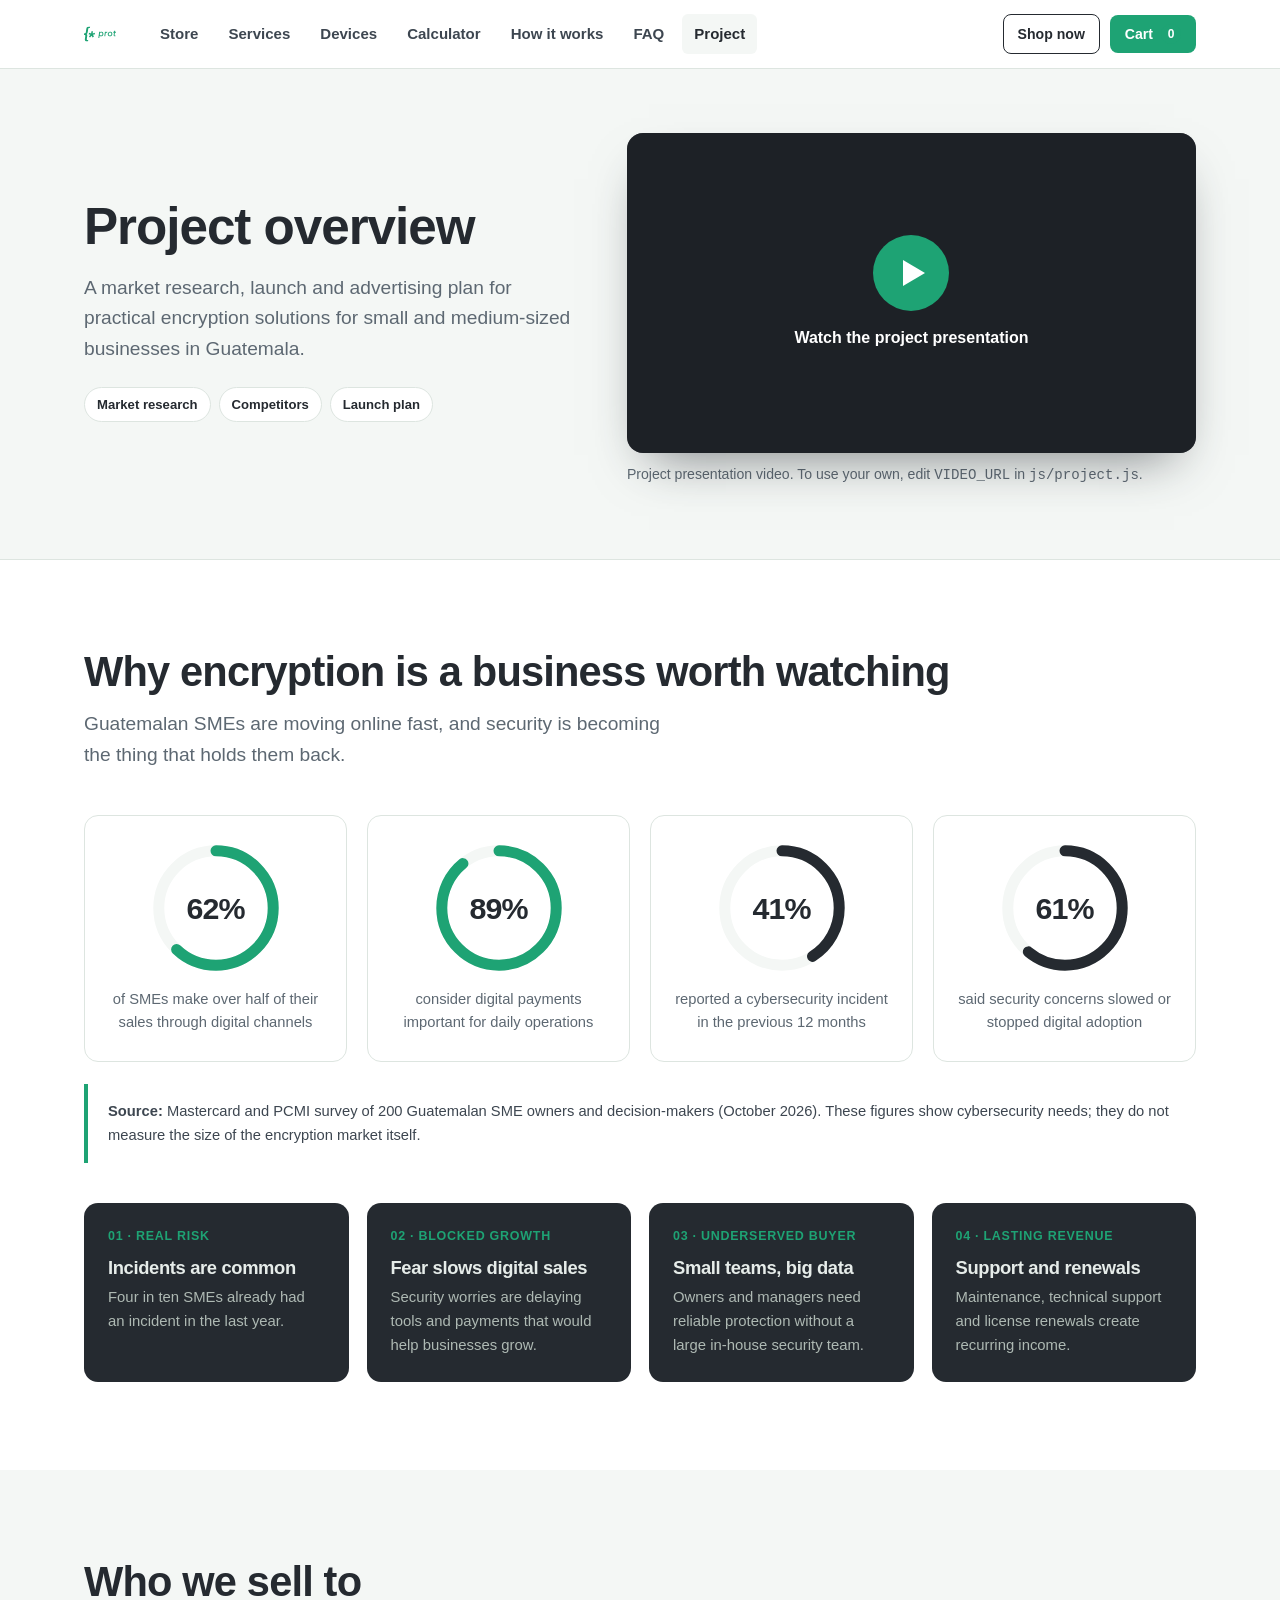
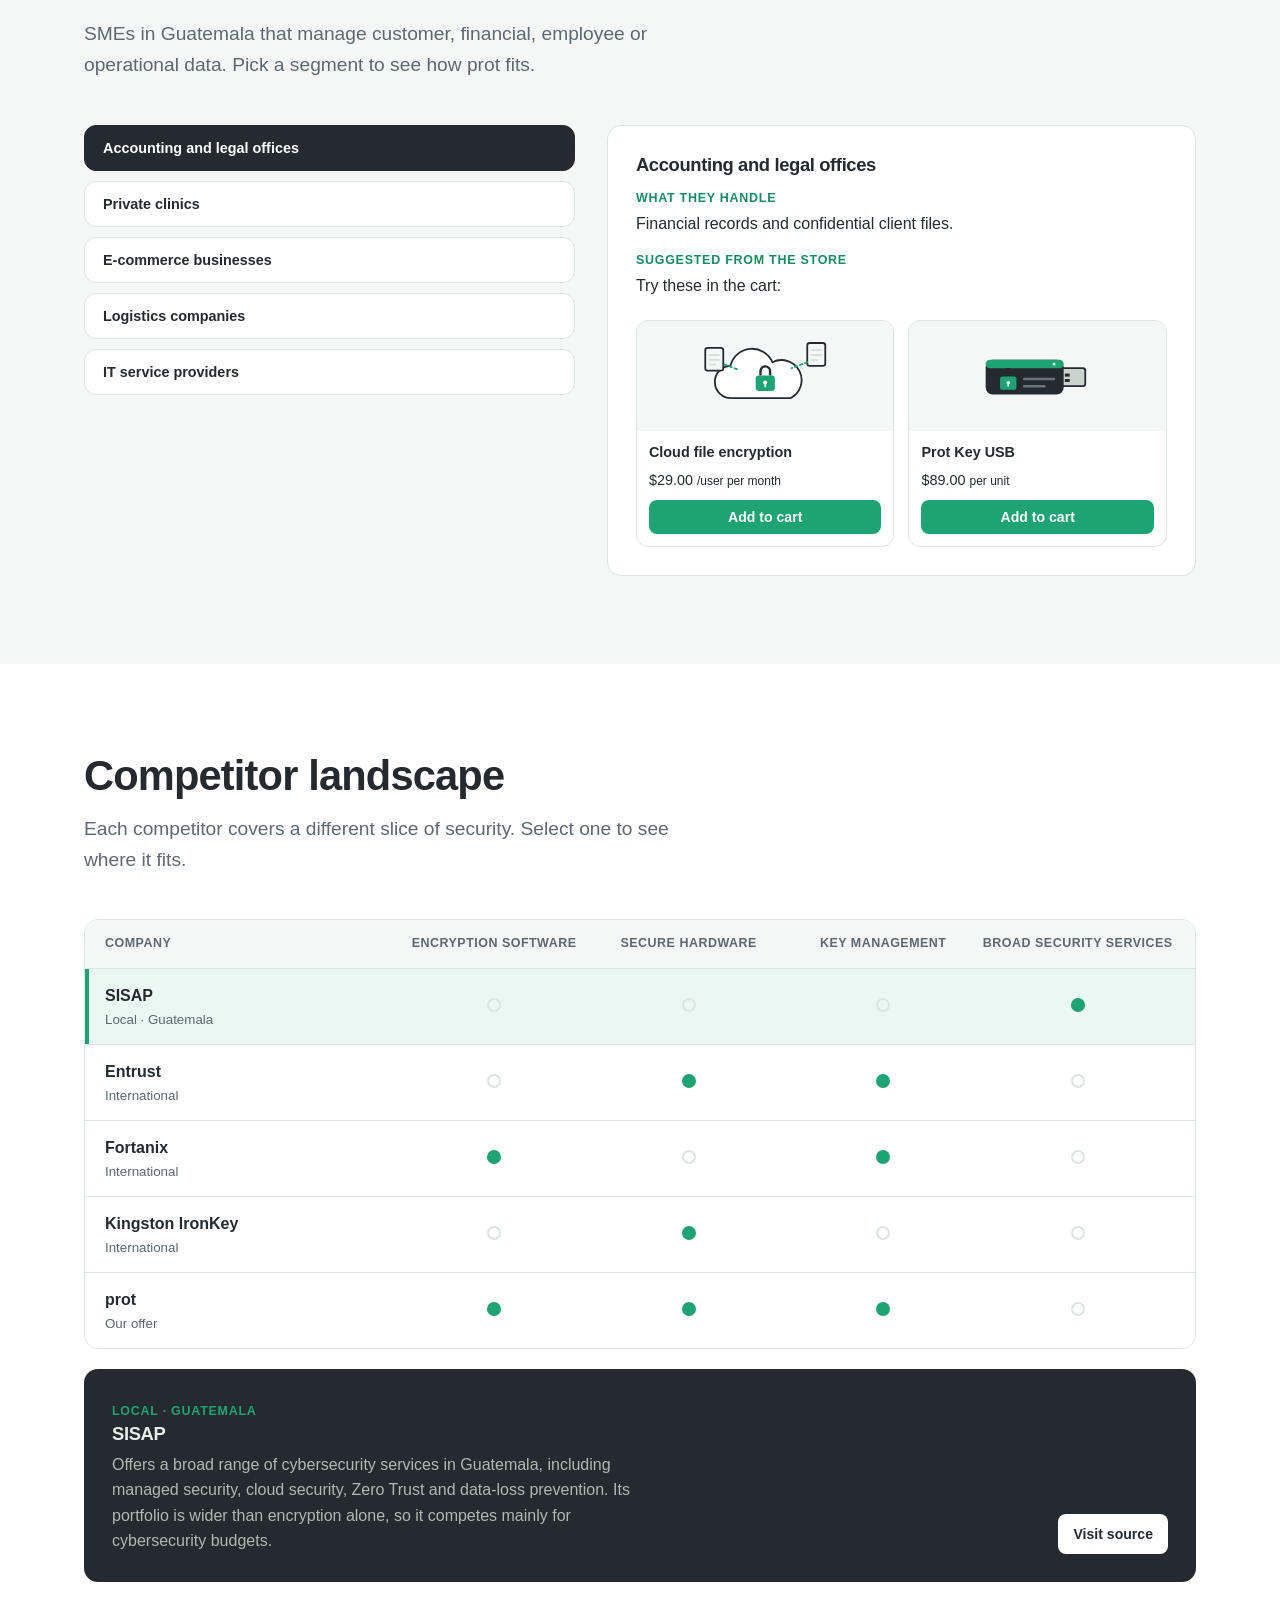
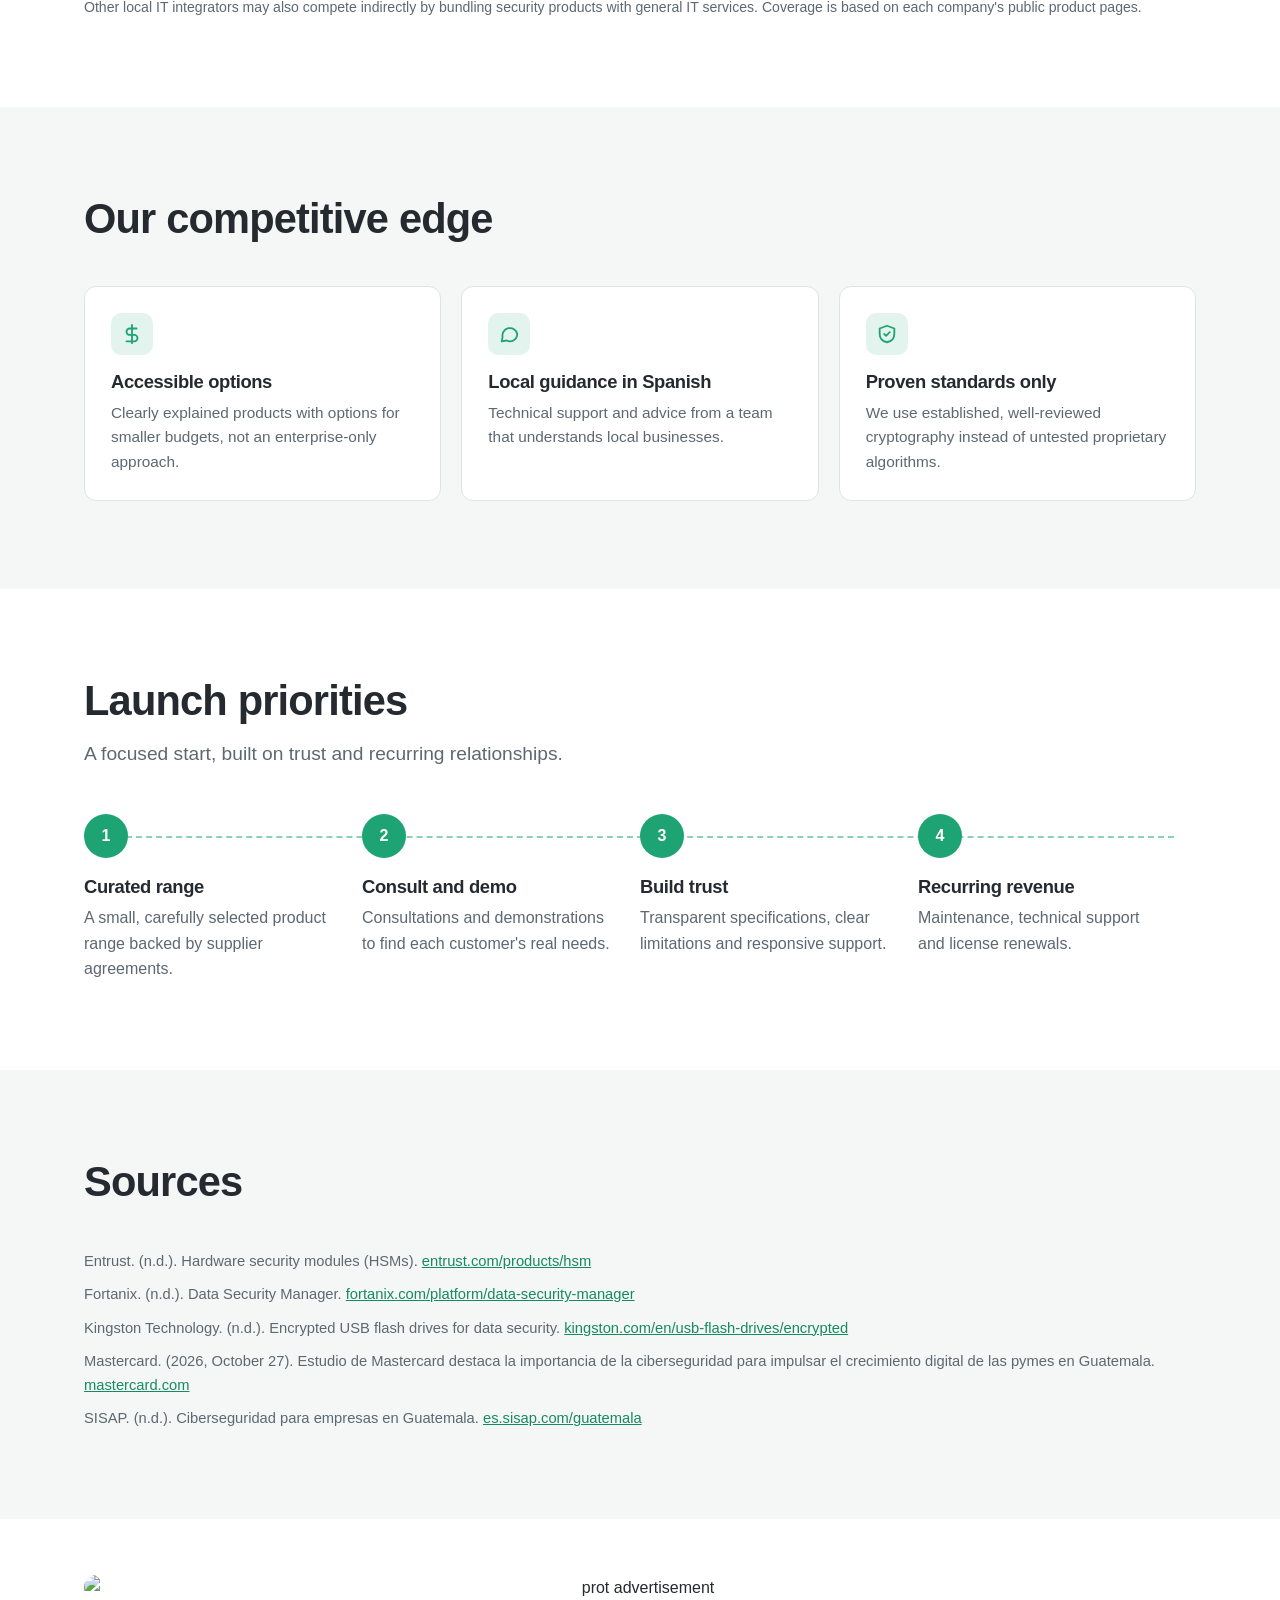
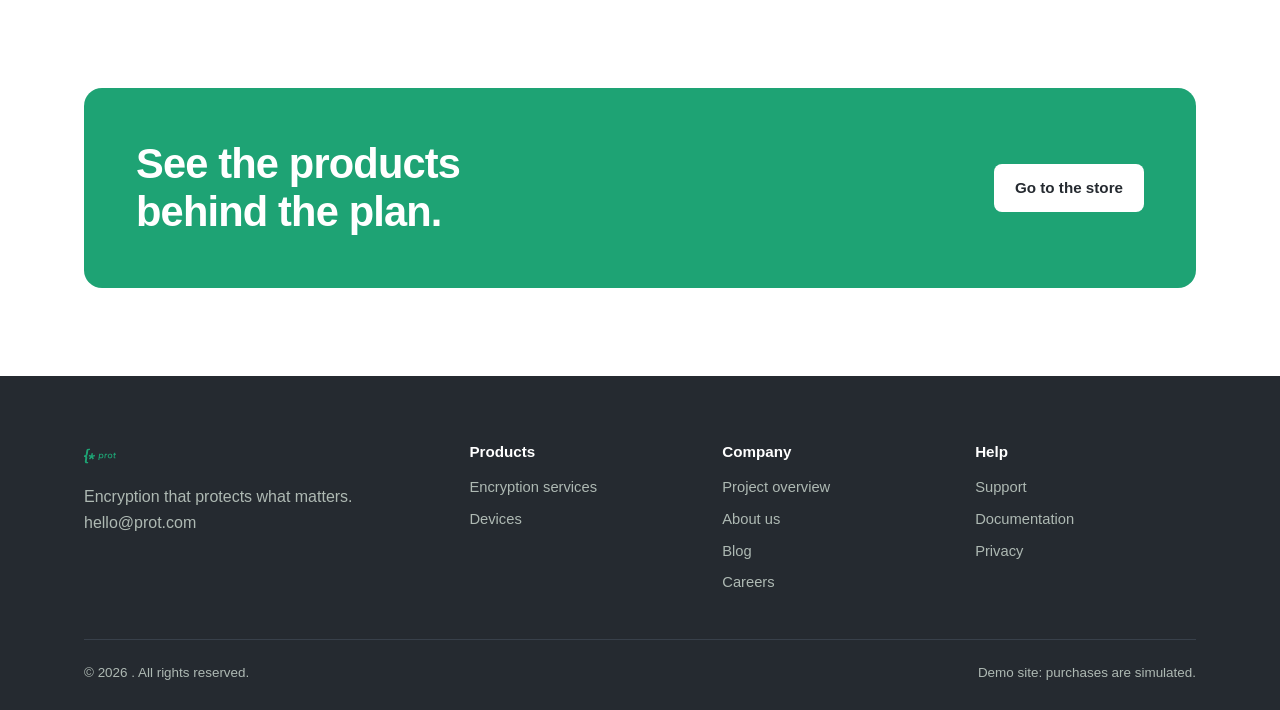
==== commit 35493f7d: "Update project.html" ====
--- a/project.html
+++ b/project.html
@@ -1,7 +1,7 @@
 <!DOCTYPE html>
 <html lang="en"><head><meta charset="utf-8"><meta name="viewport" content="width=device-width,initial-scale=1">
-<link rel="icon" href="assets/favicon.svg" type="image/svg+xml">
-<link rel="stylesheet" href="css/styles.css">
+<link rel="icon" href="favicon.svg" type="image/svg+xml">
+<link rel="stylesheet" href="styles.css">
 <title>Project overview | prot</title></head>
 <body data-page="project">
 <div id="hdr"></div>
@@ -80,5 +80,5 @@
 <section><div class="wrap"><div class="band"><h2>See the products behind the plan.</h2><a class="btn btn-light" href="tienda.html">Go to the store</a></div></div></section>
 </main>
 <div id="ftr"></div>
-<script src="js/art.js"></script><script src="js/app.js"></script><script src="js/project.js"></script></body></html>
+<script src="art.js"></script><script src="app.js"></script><script src="project.js"></script></body></html>
  
--- a/styles.css
+++ b/styles.css
@@ -0,0 +1,223 @@
+:root{--brand:#1ea374;--brand-d:#168a60;--dark:#252A30;--light:#F4F7F5;--muted:#5d6872;--line:#dde5e0;--white:#fff;--max:1160px}
+*{box-sizing:border-box;margin:0}
+html{scroll-behavior:smooth}
+body{font:16px/1.6 -apple-system,"Segoe UI",Inter,Roboto,Helvetica,Arial,sans-serif;color:var(--dark);background:var(--white);-webkit-font-smoothing:antialiased}
+img{max-width:100%;display:block}a{color:inherit;text-decoration:none}
+:focus-visible{outline:3px solid var(--brand);outline-offset:2px}
+.wrap{max-width:var(--max);margin:0 auto;padding:0 24px}
+h1,h2,h3{line-height:1.15;letter-spacing:-.02em}
+h1{font-size:clamp(2.4rem,5.4vw,4rem);font-weight:800}
+h2{font-size:clamp(1.8rem,3.4vw,2.6rem);font-weight:750;margin-bottom:14px}
+h3{font-size:1.15rem;font-weight:700}
+p.lead{font-size:1.2rem;color:var(--muted);max-width:56ch}
+.btn{display:inline-flex;align-items:center;justify-content:center;gap:8px;padding:11px 20px;border-radius:8px;font-weight:650;font-size:.95rem;border:1.5px solid transparent;cursor:pointer;transition:background .15s,border-color .15s,color .15s;font-family:inherit}
+.btn-primary{background:var(--brand);color:#fff}.btn-primary:hover{background:var(--brand-d)}
+.btn-ghost{border-color:var(--dark);color:var(--dark);background:transparent}.btn-ghost:hover{background:var(--dark);color:#fff}
+.btn-light{background:#fff;color:var(--dark)}.btn-light:hover{background:var(--light)}
+.btn-sm{padding:8px 14px;font-size:.88rem}
+.hdr{position:sticky;top:0;z-index:30;background:rgba(255,255,255,.94);backdrop-filter:blur(8px);border-bottom:1px solid var(--line)}
+.hdr .wrap{display:flex;align-items:center;gap:32px;height:68px}
+.brand{display:flex;align-items:center;gap:10px;font-weight:800;font-size:1.45rem;letter-spacing:-.03em}
+.brand img{width:32px;height:32px}
+.nav{display:flex;gap:6px;flex:1}
+.nav a{padding:8px 12px;border-radius:6px;font-weight:600;font-size:.94rem;color:#3d4650}
+.nav a:hover,.nav a.on{background:var(--light);color:var(--dark)}
+.hdr-actions{display:flex;align-items:center;gap:10px}
+.cart-btn .n{background:var(--brand);color:#fff;border-radius:99px;min-width:20px;height:20px;padding:0 6px;font-size:.75rem;display:inline-grid;place-items:center}
+.burger{display:none;background:none;border:0;font-size:1.6rem;cursor:pointer;color:var(--dark)}
+.hero{background:var(--light);border-bottom:1px solid var(--line);padding:84px 0 92px}
+.hero .wrap{display:grid;grid-template-columns:1.05fr 1fr;gap:56px;align-items:center}
+.hero h1{margin-bottom:20px}
+.hero .cta{display:flex;gap:12px;margin-top:30px;flex-wrap:wrap}
+.hero .note{margin-top:18px;font-size:.88rem;color:var(--muted)}
+.term{background:var(--dark);border-radius:14px;box-shadow:0 24px 50px -20px rgba(37,42,48,.55);overflow:hidden;color:#cfd8d3;font:.86rem/1.75 ui-monospace,SFMono-Regular,Menlo,Consolas,monospace}
+.term-bar{display:flex;gap:7px;padding:12px 16px;border-bottom:1px solid #353c44}
+.term-bar i{width:11px;height:11px;border-radius:50%;background:#4a525b}
+.term pre{padding:20px 22px;white-space:pre-wrap;font:inherit}
+.term .g{color:var(--brand)}.term .d{color:#7d8791}.term .w{color:#fff}
+section{padding:88px 0}
+.sec-head{margin-bottom:44px}
+.alt{background:var(--light)}
+.split{display:grid;grid-template-columns:1fr 1fr;gap:24px}
+.panel{border:1px solid var(--line);border-radius:14px;padding:34px;background:#fff}
+.panel.dark{background:var(--dark);border-color:var(--dark);color:#e6ece9}
+.panel.dark p{color:#aeb9b3}
+.panel p{color:var(--muted);margin:10px 0 22px}
+.grid3{display:grid;grid-template-columns:repeat(3,1fr);gap:20px}
+.feat{padding:26px;border:1px solid var(--line);border-radius:12px;background:#fff}
+.feat p{color:var(--muted);margin-top:8px;font-size:.96rem}
+.ico{width:42px;height:42px;border-radius:10px;background:rgba(30,163,116,.12);display:grid;place-items:center;margin-bottom:16px}
+.ico svg{width:22px;height:22px;stroke:var(--brand);fill:none;stroke-width:2;stroke-linecap:round;stroke-linejoin:round}
+.row-head{display:flex;justify-content:space-between;align-items:end;gap:20px;margin-bottom:34px;flex-wrap:wrap}
+.row-head h2{margin:0}
+.band{background:var(--brand);color:#fff;border-radius:18px;padding:52px;display:flex;justify-content:space-between;align-items:center;gap:30px;flex-wrap:wrap}
+.band h2{margin:0;max-width:20ch}
+.page-title{padding:56px 0 30px;background:var(--light);border-bottom:1px solid var(--line)}
+.toolbar{display:flex;gap:12px;flex-wrap:wrap;align-items:center;margin:30px 0}
+.chips{display:flex;gap:8px;flex:1;flex-wrap:wrap}
+.chip{padding:8px 16px;border-radius:99px;border:1.5px solid var(--line);background:#fff;font-weight:650;font-size:.9rem;cursor:pointer;font-family:inherit;color:var(--dark)}
+.chip.on{background:var(--dark);border-color:var(--dark);color:#fff}
+.field{padding:10px 14px;border:1.5px solid var(--line);border-radius:8px;font:inherit;font-size:.92rem;background:#fff;color:var(--dark)}
+.field:focus{border-color:var(--brand);outline:none}
+.products{display:grid;grid-template-columns:repeat(4,1fr);gap:20px}
+.shop{padding-bottom:80px}
+.card{border:1px solid var(--line);border-radius:12px;background:#fff;display:flex;flex-direction:column;overflow:hidden;transition:box-shadow .2s,border-color .2s}
+.card:hover{border-color:var(--brand);box-shadow:0 10px 28px -14px rgba(37,42,48,.35)}
+.thumb{height:130px;background:var(--light);display:grid;place-items:center;border-bottom:1px solid var(--line)}
+.thumb svg{width:56px;height:56px;stroke:var(--dark);fill:none;stroke-width:1.6;stroke-linecap:round;stroke-linejoin:round}
+.thumb svg .a{stroke:var(--brand)}
+.card .body{padding:18px;display:flex;flex-direction:column;gap:8px;flex:1}
+.tag{align-self:flex-start;font-size:.74rem;font-weight:700;color:var(--brand-d);background:rgba(30,163,116,.12);padding:3px 9px;border-radius:99px}
+.card p{color:var(--muted);font-size:.9rem;flex:1}
+.price{display:flex;align-items:baseline;gap:5px;margin:6px 0}
+.price b{font-size:1.4rem;letter-spacing:-.02em}.price span{color:var(--muted);font-size:.84rem}
+.empty{grid-column:1/-1;text-align:center;padding:60px 0;color:var(--muted)}
+.ov{position:fixed;inset:0;background:rgba(20,24,28,.5);opacity:0;pointer-events:none;transition:opacity .2s;z-index:40}
+.ov.on{opacity:1;pointer-events:auto}
+.drawer{position:fixed;top:0;right:0;bottom:0;width:min(420px,100%);background:#fff;z-index:50;transform:translateX(100%);transition:transform .25s;display:flex;flex-direction:column}
+.drawer.on{transform:none}
+.drawer header,.drawer footer{padding:20px 24px}
+.drawer header{display:flex;justify-content:space-between;align-items:center;border-bottom:1px solid var(--line)}
+.x{background:none;border:0;font-size:1.6rem;cursor:pointer;line-height:1;color:var(--dark)}
+.items{flex:1;overflow:auto;padding:8px 24px}
+.item{display:grid;grid-template-columns:1fr auto;gap:4px 12px;padding:16px 0;border-bottom:1px solid var(--line)}
+.item small{color:var(--muted)}
+.qty{display:flex;align-items:center;gap:8px;margin-top:8px}
+.qty button{width:28px;height:28px;border-radius:6px;border:1.5px solid var(--line);background:#fff;cursor:pointer;font-size:1rem;color:var(--dark)}
+.qty button.rm{width:auto;padding:0 10px;font-size:.8rem;color:var(--muted);border-color:transparent;text-decoration:underline}
+.drawer footer{border-top:1px solid var(--line);background:var(--light)}
+.tot{display:flex;justify-content:space-between;font-size:.94rem;color:var(--muted);padding:2px 0}
+.tot.big{color:var(--dark);font-weight:800;font-size:1.15rem;margin:8px 0 16px}
+.drawer footer .btn{width:100%}
+.modal{position:fixed;inset:0;z-index:60;display:none;place-items:center;background:rgba(20,24,28,.55);padding:20px}
+.modal.on{display:grid}
+.mbox{background:#fff;border-radius:14px;padding:32px;width:min(460px,100%)}
+.mbox form{display:grid;gap:12px;margin:18px 0}
+.mbox label{font-size:.85rem;font-weight:650;display:grid;gap:5px}
+.mbox .sim{font-size:.82rem;color:var(--muted);background:var(--light);padding:10px 12px;border-radius:8px}
+.ok{text-align:center}.ok .ico{margin:0 auto 16px;width:56px;height:56px;border-radius:50%}.ok .ico svg{width:28px;height:28px}
+.toast{position:fixed;left:50%;bottom:26px;transform:translate(-50%,20px);background:var(--dark);color:#fff;padding:12px 20px;border-radius:8px;font-size:.92rem;opacity:0;pointer-events:none;transition:.25s;z-index:70}
+.toast.on{opacity:1;transform:translate(-50%,0)}
+.ftr{background:var(--dark);color:#aeb9b3;padding:64px 0 28px}
+.ftr .cols{display:grid;grid-template-columns:1.6fr repeat(3,1fr);gap:32px;margin-bottom:44px}
+.ftr .brand{color:#fff;margin-bottom:12px}
+.ftr h4{color:#fff;font-size:.95rem;margin-bottom:12px}
+.ftr ul{list-style:none;padding:0;display:grid;gap:8px;font-size:.92rem}
+.ftr a:hover{color:#fff}
+.ftr .copy{border-top:1px solid #38404a;padding-top:22px;font-size:.84rem;display:flex;justify-content:space-between;gap:12px;flex-wrap:wrap}
+@media(max-width:980px){.products{grid-template-columns:repeat(2,1fr)}.grid3{grid-template-columns:1fr}.hero .wrap,.split{grid-template-columns:1fr}.ftr .cols{grid-template-columns:1fr 1fr}}
+@media(max-width:760px){.burger{display:block}.nav{display:none;position:absolute;top:68px;left:0;right:0;background:#fff;border-bottom:1px solid var(--line);flex-direction:column;padding:12px 24px}.nav.on{display:flex}.hdr .wrap{gap:12px}.hdr-actions{margin-left:auto}.hdr-actions .hide-s{display:none}section{padding:60px 0}.band{padding:32px}}
+@media(max-width:520px){.products{grid-template-columns:1fr}}
+@media(prefers-reduced-motion:reduce){*{transition:none!important;scroll-behavior:auto!important}}
+/* ---- Home: demo, tabs, calculator, steps, FAQ ---- */
+.hdr .nav a{white-space:nowrap}
+.thumb{height:168px;padding:12px}.thumb svg,.thumb img{width:100%;height:100%;object-fit:contain;stroke:none;fill:initial;stroke-width:initial}
+.thumb img{object-fit:cover;margin:-12px;width:calc(100% + 24px);height:calc(100% + 24px)}
+.specs{list-style:none;padding:0;display:grid;gap:4px;font-size:.84rem;color:#3d4650;margin:2px 0 4px}
+.specs li{padding-left:18px;position:relative}.specs li:before{content:"";position:absolute;left:2px;top:.55em;width:8px;height:5px;border-left:2px solid var(--brand);border-bottom:2px solid var(--brand);transform:rotate(-45deg) translateY(-50%)}
+.item{grid-template-columns:64px 1fr auto}.mini{width:64px;height:48px;background:var(--light);border-radius:8px;padding:4px;overflow:hidden}.mini svg,.mini img{width:100%;height:100%;object-fit:contain}
+.term-bar{align-items:center}.term-bar span{margin-left:8px;font-size:.78rem;color:#7d8791}
+.live .cmd{display:flex;gap:8px;align-items:center;padding:16px 22px 0;color:#7d8791}
+.live .cmd input{flex:1;min-width:0;background:#1d2126;border:1px solid #3a424b;color:#fff;border-radius:6px;padding:8px 10px;font:inherit}
+.live .cmd input:focus{border-color:var(--brand);outline:none}
+.live pre{min-height:128px;word-break:break-all}
+.live .btns{display:flex;gap:8px;flex-wrap:wrap;padding:0 22px}
+.live .btns button{background:transparent;border:1px solid #4a525b;color:#cfd8d3;border-radius:6px;padding:6px 12px;font:inherit;font-size:.8rem;cursor:pointer}
+.live .btns button:hover{border-color:var(--brand);color:#fff}
+.live #st{padding:12px 22px 18px;min-height:46px;font-size:.82rem;line-height:1.5;color:#aeb9b3}
+.live .ok,.term .ok{color:var(--brand)}.live .bad,.term .bad{color:#ff8a7a}
+.tabs{display:flex;gap:6px;border-bottom:1px solid var(--line);margin-bottom:34px;flex-wrap:wrap}
+.tab{background:none;border:0;border-bottom:3px solid transparent;padding:12px 18px;font:inherit;font-weight:700;color:var(--muted);cursor:pointer;margin-bottom:-1px}
+.tab.on{color:var(--dark);border-color:var(--brand)}
+.tp{display:grid;grid-template-columns:1fr 1fr;gap:40px;align-items:center}
+.tp[hidden]{display:none}
+.tp p{color:var(--muted);margin:10px 0 22px;max-width:48ch}
+.pair{display:grid;grid-template-columns:1fr 1fr;gap:16px}
+.pair .pic{background:var(--light);border:1px solid var(--line);border-radius:14px;padding:14px}
+.calc{display:grid;grid-template-columns:1.1fr 1fr;gap:24px;align-items:stretch}
+.calc-in{background:#fff;border:1px solid var(--line);border-radius:14px;padding:32px;display:grid;gap:18px;align-content:start}
+.calc-in label.r{display:grid;gap:10px;font-weight:700}
+.calc-in label.r b{color:var(--brand-d);font-size:1.5rem}
+.calc input[type=range]{width:100%;accent-color:var(--brand)}
+.opt{display:flex;gap:12px;align-items:flex-start;padding:14px;border:1.5px solid var(--line);border-radius:10px;cursor:pointer}
+.opt input{margin-top:5px;accent-color:var(--brand);width:17px;height:17px}
+.opt span small{display:block;color:var(--muted);font-weight:400}
+.calc-out{background:var(--dark);color:#e6ece9;border-radius:14px;padding:32px;display:flex;flex-direction:column;gap:14px}
+.calc-out .big{font-size:3rem;font-weight:800;letter-spacing:-.03em;line-height:1}.calc-out .big small{font-size:1rem;color:#aeb9b3;font-weight:500}
+.calc-out .once{color:#aeb9b3}
+.calc-out ul{list-style:none;padding:14px 0 0;display:grid;gap:8px;font-size:.9rem;border-top:1px solid #38404a;flex:1}
+.calc-out li{display:flex;justify-content:space-between;gap:12px;color:#cfd8d3}
+.steps{display:grid;grid-template-columns:repeat(3,1fr);gap:0;position:relative}
+.step{padding:0 28px 0 0}
+.step .n{width:44px;height:44px;border-radius:50%;background:var(--brand);color:#fff;display:grid;place-items:center;font-weight:800;margin-bottom:18px;position:relative;z-index:1}
+.steps:before{content:"";position:absolute;left:22px;right:22px;top:22px;border-top:2px dashed var(--brand);opacity:.5}
+.step p{color:var(--muted);margin-top:8px}
+.step code{display:block;margin-top:14px;background:var(--dark);color:#cfd8d3;padding:10px 12px;border-radius:8px;font:.8rem/1.5 ui-monospace,Menlo,Consolas,monospace}
+.faq{max-width:780px}
+.faq details{border-bottom:1px solid var(--line);padding:18px 0}
+.faq summary{font-weight:700;cursor:pointer;list-style:none;display:flex;justify-content:space-between;gap:20px;font-size:1.05rem}
+.faq summary::-webkit-details-marker{display:none}
+.faq summary:after{content:"+";font-size:1.4rem;line-height:1;color:var(--brand)}
+.faq details[open] summary:after{content:"−"}
+.faq details p{color:var(--muted);margin-top:10px}
+@media(max-width:980px){.tp,.calc,.steps{grid-template-columns:1fr}.steps:before{display:none}.step{padding:0 0 28px}}
+/* ---- Project page ---- */
+@media(max-width:1100px){.nav{gap:2px}.nav a{padding:8px 8px;font-size:.86rem}.hdr .wrap{gap:16px}}
+@media(max-width:1010px){.hdr-actions .hide-s{display:none}}
+.p-hero{background:var(--light);border-bottom:1px solid var(--line);padding:64px 0 72px}
+.p-hero .wrap{display:grid;grid-template-columns:1fr 1.15fr;gap:48px;align-items:center}
+.p-hero h1{font-size:clamp(2.1rem,4.4vw,3.2rem);margin-bottom:16px}
+.pills{display:flex;gap:8px;flex-wrap:wrap;margin-top:22px}
+.pills span{font-size:.82rem;font-weight:700;padding:6px 12px;border-radius:99px;background:#fff;border:1px solid var(--line)}
+.video{position:relative;aspect-ratio:16/9;border-radius:16px;overflow:hidden;background:var(--dark);box-shadow:0 24px 50px -22px rgba(37,42,48,.6)}
+.video iframe,.video .poster{position:absolute;inset:0;width:100%;height:100%;border:0}
+.poster{display:grid;place-items:center;text-align:center;color:#fff;cursor:pointer;border:0;font:inherit;background:radial-gradient(circle at 30% 20%,#34404a,var(--dark) 70%) center/cover}
+.poster .play{width:76px;height:76px;border-radius:50%;background:var(--brand);display:grid;place-items:center;margin:0 auto 14px;transition:transform .2s}
+.poster:hover .play{transform:scale(1.08)}
+.poster .play:after{content:"";border-left:22px solid #fff;border-top:13px solid transparent;border-bottom:13px solid transparent;margin-left:6px}
+.poster small{display:block;color:#aeb9b3;margin-top:4px;font-size:.82rem}
+.poster.thumb-bg:before{content:"";position:absolute;inset:0;background:rgba(20,24,28,.45)}.poster>div{position:relative}
+.stats{display:grid;grid-template-columns:repeat(4,1fr);gap:20px}
+.stat{background:#fff;border:1px solid var(--line);border-radius:14px;padding:26px 20px;text-align:center}
+.stat p{color:var(--muted);font-size:.92rem;margin-top:14px}
+.ring{position:relative;width:132px;height:132px;margin:0 auto}
+.ring svg{width:100%;height:100%;transform:rotate(-90deg)}
+.ring circle{fill:none;stroke-width:10;stroke-linecap:round}
+.ring .bg{stroke:var(--light)}.ring .fg{stroke:var(--brand);stroke-dasharray:326.7;stroke-dashoffset:326.7;transition:stroke-dashoffset 1.4s cubic-bezier(.2,.7,.2,1)}
+.stat.risk .fg{stroke:var(--dark)}
+.ring b{position:absolute;inset:0;display:grid;place-items:center;font-size:1.9rem;letter-spacing:-.03em}
+.note{font-size:.88rem;color:var(--muted)}
+.callout{margin-top:22px;padding:16px 20px;border-left:4px solid var(--brand);background:#fff;border-radius:0 10px 10px 0;font-size:.92rem;color:#3d4650}
+.reasons{display:grid;grid-template-columns:repeat(4,1fr);gap:18px;margin-top:40px}
+.reason{padding:24px;border-radius:14px;background:var(--dark);color:#e6ece9}
+.reason .k{font-size:.78rem;font-weight:800;color:var(--brand);letter-spacing:.06em;text-transform:uppercase;margin-bottom:10px}
+.reason p{color:#aeb9b3;margin-top:8px;font-size:.93rem}
+.seg{display:grid;grid-template-columns:1fr 1.2fr;gap:32px;align-items:start}
+.seg-panel{background:#fff;border:1px solid var(--line);border-radius:14px;padding:28px}
+.seg-panel dl{display:grid;gap:14px;margin:14px 0 22px}
+.seg-panel dt{font-size:.78rem;font-weight:800;text-transform:uppercase;letter-spacing:.06em;color:var(--brand-d)}
+.seg-panel dd{margin:2px 0 0}
+.mini-prods{display:grid;grid-template-columns:1fr 1fr;gap:14px}
+.mp{border:1px solid var(--line);border-radius:12px;overflow:hidden;background:#fff;display:flex;flex-direction:column}
+.mp .pic{background:var(--light);padding:10px;height:110px}.mp .pic svg{width:100%;height:100%}
+.mp div.b{padding:12px;display:grid;gap:8px;font-size:.9rem}.mp strong{line-height:1.25}
+.matrix{border:1px solid var(--line);border-radius:14px;background:#fff;overflow:hidden}
+.mrow{display:grid;grid-template-columns:1.5fr repeat(4,1fr);align-items:center;width:100%;padding:14px 20px;border:0;border-bottom:1px solid var(--line);background:#fff;font:inherit;text-align:left;cursor:pointer;color:var(--dark)}
+.mrow:last-child{border-bottom:0}
+.mrow.head{cursor:default;background:var(--light);font-size:.78rem;font-weight:800;text-transform:uppercase;letter-spacing:.04em;color:var(--muted)}
+.mrow:not(.head):hover{background:#f8fbf9}.mrow.on{background:rgba(30,163,116,.09);box-shadow:inset 4px 0 0 var(--brand)}
+.mrow span.c{text-align:center}
+.dot{display:inline-block;width:14px;height:14px;border-radius:50%;background:var(--brand)}.dot.no{background:none;border:2px solid var(--line)}
+.mrow small{display:block;color:var(--muted);font-weight:500}
+.cdetail{margin-top:20px;background:var(--dark);color:#e6ece9;border-radius:14px;padding:28px;display:flex;justify-content:space-between;gap:24px;flex-wrap:wrap;align-items:flex-end}
+.cdetail p{color:#aeb9b3;max-width:62ch;margin-top:8px}
+.cdetail .tagl{font-size:.78rem;font-weight:800;color:var(--brand);text-transform:uppercase;letter-spacing:.06em}
+.steps4{grid-template-columns:repeat(4,1fr)}
+.src{display:grid;gap:10px;font-size:.92rem;color:var(--muted)}.src a{color:var(--brand-d);text-decoration:underline;word-break:break-word}
+@media(max-width:980px){.p-hero .wrap,.seg{grid-template-columns:1fr}.stats,.reasons{grid-template-columns:1fr 1fr}.steps4{grid-template-columns:1fr 1fr;gap:24px}.steps4:before{display:none}}
+@media(max-width:640px){.stats,.reasons,.steps4{grid-template-columns:1fr}.mrow{grid-template-columns:1.3fr repeat(4,.7fr);padding:12px 10px;font-size:.78rem}.mrow.head{font-size:.62rem}.mini-prods{grid-template-columns:1fr}}
+ 
+/* ---- Ads section (image: ads.png, same folder as project.html) ---- */
+.ads{padding:56px 0 0;text-align:center}
+.ads img{display:block;margin:0 auto;max-width:100%;height:auto;border-radius:14px}
+ 
